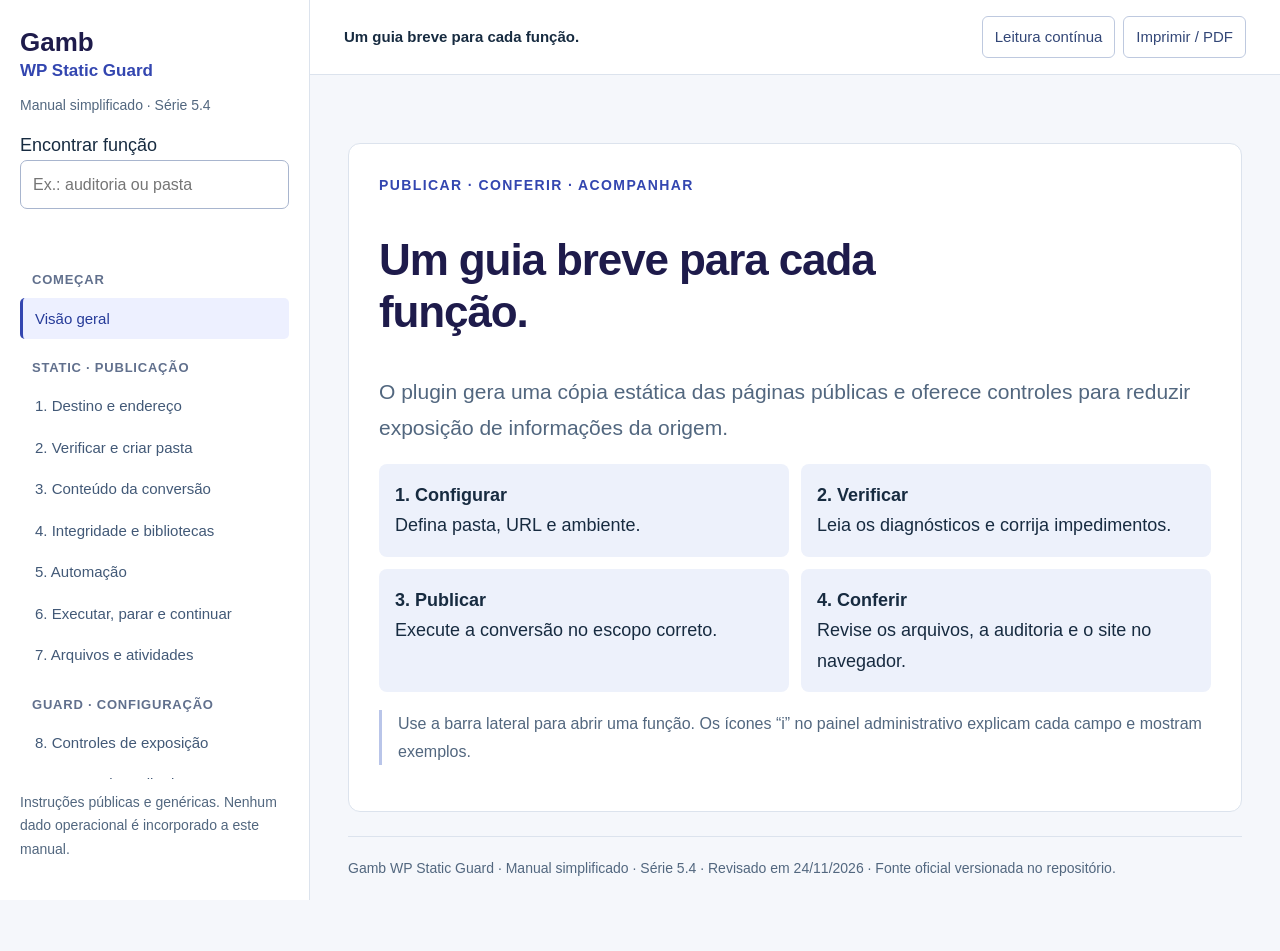
==== assets/docs/manual.html @ 79ebdc5e "feat: habilitar PclZip no backup completo do WordPress" ====
<!doctype html>
<html lang="pt-BR">
<head><meta charset="utf-8"><meta name="viewport" content="width=device-width,initial-scale=1"><meta name="robots" content="noindex, nofollow"><meta name="description" content="Manual simplificado do Gamb WP Static Guard: publicação, configuração e leitura dos relatórios."><title>Gamb WP Static Guard · Manual simplificado</title>
<style>
:root{color-scheme:light;--ink:#172b40;--muted:#52677f;--accent:#3346b0;--line:#dce3ed;--paper:#f5f7fb}*{box-sizing:border-box}html{scroll-padding-top:100px;scroll-behavior:smooth}body{margin:0;color:var(--ink);background:var(--paper);font:18px/1.7 "Segoe UI",Arial,sans-serif}a{color:var(--accent);text-underline-offset:3px}button,input{font:inherit}button{cursor:pointer}a:focus-visible,button:focus-visible,input:focus-visible,summary:focus-visible{outline:3px solid #b85d00;outline-offset:3px}[hidden]{display:none!important}.skip{position:fixed;top:-80px;left:20px;z-index:30;background:white;padding:10px}.skip:focus{top:10px}aside{position:fixed;inset:0 auto 0 0;width:310px;display:flex;flex-direction:column;background:white;border-right:1px solid var(--line);padding:26px 20px;z-index:20}.brand{color:#1e1b4b;font-size:26px;font-weight:800;line-height:1.3}.brand span{color:var(--accent);display:block;font-size:17px;font-weight:600}aside p{font-size:14px;color:var(--muted);margin:12px 0}input{width:100%;padding:10px 12px;border:1px solid #a8b5ce;border-radius:7px;font-size:16px}nav{overflow:auto;margin-top:18px;flex:1;min-height:0}nav a{display:block;padding:8px 12px;border-left:3px solid transparent;border-radius:5px;text-decoration:none;font-size:15px;color:#425977}nav a:hover,nav a[aria-current]{background:#edf0ff;color:#263b99;border-left-color:var(--accent)}nav strong{display:block;font-size:13px;letter-spacing:.06em;text-transform:uppercase;margin:18px 12px 6px;color:#61708d}main{margin-left:310px;min-width:0}.toolbar{position:sticky;top:0;display:flex;align-items:center;justify-content:space-between;flex-wrap:wrap;gap:10px;padding:16px 34px;background:#fffffff5;border-bottom:1px solid var(--line);z-index:10;font-size:15px}.tools{display:flex;gap:8px;flex-wrap:wrap}button{background:white;border:1px solid #bec9df;border-radius:6px;padding:7px 12px;color:#334777;font-size:15px}button:hover{background:#edf0ff}.menu-toggle{display:none}.content{width:100%;max-width:1440px;margin:auto;padding:44px 38px 70px}.eyebrow{color:var(--accent);font-size:14px;letter-spacing:.1em;text-transform:uppercase;font-weight:700}h1{font-size:44px;line-height:1.18;color:#1e1b4b;letter-spacing:-.025em;max-width:22ch}h2{font-size:30px;line-height:1.25;color:#1e1b4b;margin-top:0}h3{font-size:19px;margin:20px 0 5px}p{margin:0 0 16px}.lead{font-size:21px;color:var(--muted)}section{background:white;border:1px solid var(--line);border-radius:12px;padding:30px;margin:24px 0;scroll-margin-top:110px}section:focus{outline:none}.where{background:#edf1fb;color:#314978;font-size:15px;padding:10px 14px;border-radius:6px;margin-bottom:22px}.result{border-left:3px solid #2b7c50;background:#f1f8f3;padding:14px 18px;margin-top:20px;color:#345a42;font-size:16px}.note{color:var(--muted);font-size:16px;border-left:3px solid #b9c5e9;padding-left:16px}.steps{display:grid;grid-template-columns:repeat(2,minmax(0,1fr));gap:12px;list-style:none;padding:0}.steps li{background:#edf1fb;padding:16px;border-radius:8px}.steps strong{display:block}.empty{color:#654200;font-size:15px}footer{font-size:14px;color:var(--muted);border-top:1px solid var(--line);padding-top:20px}code{font-size:.9em;background:#edf1fb;padding:2px 5px;border-radius:4px;overflow-wrap:anywhere}.reading section{margin-bottom:40px}.backdrop{display:none}@media(max-width:900px){aside{width:280px;transform:translateX(-100%);transition:transform .15s}.menu-open aside{transform:translateX(0)}main{margin-left:0}.menu-toggle{display:inline-block}.menu-open .backdrop{display:block;position:fixed;inset:0;background:#172b4070;z-index:15;border:0;border-radius:0;width:100%}.content{padding:28px 20px}.toolbar{padding:12px 20px}h1{font-size:36px}h2{font-size:27px}section{padding:22px}.steps{grid-template-columns:1fr}}@media print{aside,.toolbar,.backdrop,.skip{display:none!important}main{margin:0}.content{padding:0;max-width:none}section{display:block!important;break-inside:avoid;border:0;padding:12px 0;margin:16px 0}body{font-size:12pt;background:white}h1{font-size:27pt}h2{font-size:19pt}}@media(prefers-reduced-motion:reduce){html{scroll-behavior:auto}aside{transition:none}}
</style></head>
<body><a class="skip" href="#conteudo">Ir para o conteúdo</a><aside id="menu"><div class="brand">Gamb<span>WP Static Guard</span></div><p>Manual simplificado · Série 5.4</p><label for="busca">Encontrar função</label><input id="busca" type="search" placeholder="Ex.: auditoria ou pasta" autocomplete="off"><p id="quantidade" aria-live="polite"></p><nav aria-label="Funções do plugin"><strong>Começar</strong><a href="#inicio">Visão geral</a><strong>STATIC · Publicação</strong><a href="#destino">1. Destino e endereço</a><a href="#pasta">2. Verificar e criar pasta</a><a href="#conteudos">3. Conteúdo da conversão</a><a href="#integridade">4. Integridade e bibliotecas</a><a href="#automacao">5. Automação</a><a href="#publicar">6. Executar, parar e continuar</a><a href="#arquivos">7. Arquivos e atividades</a><strong>GUARD · Configuração</strong><a href="#exposicao">8. Controles de exposição</a><a href="#regras">9. Regras da auditoria</a><a href="#atualizacoes">10. Atualizações</a><a href="#monitor">11. Monitor autorizado</a><a href="#backups">12. Cópias de segurança</a><strong>Análises e auditoria</strong><a href="#pendencias">13. Entender os alertas</a><a href="#publicacao-auditoria">14. Auditar a publicação</a><a href="#origem">15. Auditar a origem</a><a href="#dependencias">16. Dependências externas</a><a href="#relatorios">17. Relatórios e privacidade</a><a href="#host">18. Conferência no servidor</a><a href="#auditoria-defensiva">19. Auditoria defensiva</a><a href="#apresentacao-local">20. Escolher a apresentação local</a><a href="#documentacao">21. Manual e repositório</a></nav><p>Instruções públicas e genéricas. Nenhum dado operacional é incorporado a este manual.</p></aside><button type="button" class="backdrop" aria-label="Fechar menu"></button>
<main id="conteudo" tabindex="-1"><div class="toolbar"><div><button type="button" class="menu-toggle" aria-expanded="false" aria-controls="menu">Funções ☰</button> <strong id="atual">Guia de uso</strong></div><div class="tools"><button type="button" id="modo" aria-pressed="false">Leitura contínua</button><button type="button" id="imprimir">Imprimir / PDF</button></div></div><div class="content">
<section id="inicio" tabindex="-1"><p class="eyebrow">Publicar · Conferir · Acompanhar</p><h1>Um guia breve para cada função.</h1><p class="lead">O plugin gera uma cópia estática das páginas públicas e oferece controles para reduzir exposição de informações da origem.</p><ol class="steps"><li><strong>1. Configurar</strong>Defina pasta, URL e ambiente.</li><li><strong>2. Verificar</strong>Leia os diagnósticos e corrija impedimentos.</li><li><strong>3. Publicar</strong>Execute a conversão no escopo correto.</li><li><strong>4. Conferir</strong>Revise os arquivos, a auditoria e o site no navegador.</li></ol><p class="note">Use a barra lateral para abrir uma função. Os ícones “i” no painel administrativo explicam cada campo e mostram exemplos.</p></section>
<section id="destino" tabindex="-1"><h2>1. Destino e endereço</h2><p class="where">STATIC/Conversão → Destino e endereços</p><p><strong>Diretório local</strong> entrega os arquivos em uma pasta do servidor. <strong>ZIP</strong> gera um pacote para transporte e instalação no servidor de publicação.</p><p>O caminho público é a subpasta da URL. Deixe vazio para servir na raiz de um domínio. O formato absoluto inclui protocolo e domínio; o relativo ao domínio usa caminhos iniciados na raiz; o relativo ao arquivo usa caminhos entre os arquivos.</p><p>Informe o domínio efetivamente acessível. Exemplo genérico: <code>preview.exemplo.org</code>, protocolo HTTPS e caminho vazio. Preview e homologação aplicam <code>noindex, nofollow</code>; produção mantém sua política de indexação.</p><div class="result">Confira o endereço salvo na tela. “Abrir publicação” continua disponível na barra fixa.</div></section>
<section id="pasta" tabindex="-1"><h2>2. Verificar e criar pasta</h2><p class="where">STATIC/Conversão → Destino e endereços</p><p>Use uma pasta exclusiva para a cópia estática. “Usar sugestão” apenas preenche o campo. “Verificar pasta” confere o caminho e a permissão de gravação sem criar nada.</p><p>Se o caminho for permitido e ainda não existir, “Criar pasta” fica disponível. Depois de criar e conferir, salve as configurações.</p><div class="result">A raiz da aplicação, áreas internas, atalhos e pastas que contêm outra aplicação são rejeitados. Criar a pasta não configura domínio, certificado ou host virtual.</div></section>
<section id="conteudos" tabindex="-1"><h2>3. Conteúdo da conversão</h2><p class="where">STATIC/Conversão → Conteúdo e conversão</p><p>Selecione os tipos públicos utilizados pelo portal. Rascunhos, itens privados e páginas protegidas por senha ficam fora da exportação.</p><p>O índice de pesquisa funciona no navegador e depende de um campo compatível no tema. A página 404 de apoio atende temas clássicos sem modelo próprio. A remoção de arquivos obsoletos usa o manifesto da entrega anterior.</p><div class="result">A primeira conversão deve ser “Site Completo”. “Somente tema” não gera um site navegável.</div></section>
<section id="integridade" tabindex="-1"><h2>4. Integridade e bibliotecas</h2><p class="where">STATIC/Conversão → Integridade e desempenho</p><p>O SRI permite ao navegador conferir os bytes de estilos e scripts. Mantenha o recálculo ativo para gerar o hash SHA-384 após o tratamento dos arquivos locais.</p><p>Desative SRI local explicitamente apenas quando um CDN ou proxy transformar os bytes depois da exportação. Recursos externos preservam seus hashes quando não são alterados. Teste minificação adicional antes de adotá-la.</p><div class="result">Bibliotecas públicas continuam acessíveis. O tratamento de comentários e caminhos preserva os avisos legais identificados e não substitui atualização de versões ou análise de vulnerabilidades.</div></section>
<section id="automacao" tabindex="-1"><h2>5. Automação</h2><p class="where">STATIC/Conversão → Automação e notificações</p><p>Ative a publicação pelo editor para atualizar o site após uma edição. A atualização reconstrói o conjunto para manter páginas, listagens e pesquisa consistentes.</p><p>A publicação agendada depende do agendador da origem. A espera é mínima, em segundos. Um webhook opcional pode notificar um serviço autorizado após a conclusão.</p><div class="result">Confira o registro de atividades para confirmar a execução. Configurar um agendamento não comprova que ele foi executado.</div></section>
<section id="publicar" tabindex="-1"><h2>6. Executar, parar e continuar</h2><p class="where">Escopo da Conversão → Converter &amp; Publicar Agora</p><p>Escolha o escopo e acompanhe as etapas na barra fixa. O percentual representa o andamento da operação, não uma nota de segurança.</p><p>“Parar” solicita uma pausa cooperativa. Aguarde a confirmação “parado”; a unidade em andamento pode terminar antes da pausa. “Continuar” retoma a mesma execução.</p><div class="result">Não inicie outra operação enquanto a publicação estiver ativa ou pausada. Uma auditoria crítica impede a entrega e preserva a publicação anterior.</div></section>
<section id="arquivos" tabindex="-1"><h2>7. Arquivos e atividades</h2><p class="where">Análises e auditoria → Arquivos publicados</p><p>As unidades processadas são uma contagem de execução. Elas não equivalem à quantidade de arquivos físicos: um recurso pode possuir cópias com e sem extensão.</p><p>O inventário apresenta a pasta salva, o caminho relativo, o tamanho e os links públicos permitidos. Use o filtro da página, a paginação ou baixe a lista completa. Na entrega ZIP, confira o pacote.</p><div class="result">O registro de atividades informa quando e como a conversão terminou. O inventário é derivado do manifesto; arquivos alheios ao plugin não são certificados por essa lista.</div></section>
<section id="exposicao" tabindex="-1"><h2>8. Controles de exposição</h2><p class="where">Guard/Segurança → Controles de exposição</p><p>Os controles tratam referências internas, metadados, comentários e endereços dos recursos. Os tokens mantêm o formato <code>/v/&lt;token&gt;</code>.</p><p>A remoção de classes e estilos nativos exige comparação visual. A aplicação dos controles também na origem requer teste dos formulários e integrações.</p><div class="result">Conteúdo público continua público. Endereços opacos não substituem autenticação, permissões, atualização de bibliotecas ou proteção do servidor.</div></section>
<section id="regras" tabindex="-1"><h2>9. Regras da auditoria</h2><p class="where">Guard/Segurança → Configuração da auditoria</p><p>Informe os IDs dos estilos necessários ao tema e os nomes de shortcodes que devem bloquear a publicação caso não sejam renderizados. Use os formatos e exemplos do ícone de informação de cada campo.</p><p>Uma exceção deve atender a uma necessidade real e ser validada no HTML final.</p><div class="result">A configuração fica separada das evidências. Os resultados estão em “Análises e auditoria”.</div></section>
<section id="atualizacoes" tabindex="-1"><h2>10. Atualizações</h2><p class="where">Guard/Segurança → Atualizações do plugin</p><p>O plugin consulta releases estáveis do repositório configurado. A instalação e a atualização automática utilizam os controles nativos da plataforma.</p><p>O token é opcional, salvo criptografado e nunca exibido. Campo vazio preserva a credencial. Use “Remover token salvo” somente quando desejar interromper esse uso.</p><div class="result">Compare versão instalada e versão consultada. Uma falha na consulta exige conferir repositório, conectividade, autorização e limite da API.</div></section>
<section id="monitor" tabindex="-1"><h2>11. Monitor autorizado</h2><p class="where">Guard/Segurança → Monitor da versão e Consultas do monitor</p><p>O endpoint de versão aceita apenas IPs exatos autorizados. Lista vazia bloqueia o acesso. Configure proxies confiáveis somente quando existir um proxy reverso conhecido.</p><p>O teste mostra se a origem da conexão atual está autorizada. O acesso de administrador não dispensa essa regra no endpoint público.</p><div class="result">Cadastre apenas o serviço de monitoramento autorizado. Não compartilhe os endereços operacionais em documentos públicos.</div></section>
<section id="backups" tabindex="-1"><h2>12. Cópias de segurança</h2><p class="where">Guard/Segurança → Gerenciador de backups</p><p>Gere uma cópia do banco ou um pacote com banco, tema e extensões. O pacote não inclui uploads nem a instalação completa. A restauração é manual.</p><p>O plugin mantém as seis cópias mais recentes. O pacote completo usa a extensão ZIP do PHP quando disponível. Em servidores sem essa extensão, o plugin usa o PclZip do WordPress com zlib. Se o tamanho dos arquivos exceder a capacidade do PclZip ou a memória disponível, habilite a extensão ZIP e repita a operação. A cópia somente do banco é entregue em SQL quando falta a extensão ZIP.</p><div class="result">Baixar e excluir são ações administrativas. Proteja as cópias e confira uma estratégia de restauração adequada ao portal.</div></section>
<section id="pendencias" tabindex="-1"><h2>13. Entender os alertas</h2><p class="where">Análises e auditoria → Resumo e pendências / Diagnóstico da instalação</p><p>A badge STATIC resume o diagnóstico. “Atenção” precisa ser interpretado com sua causa: por exemplo, ausência de uma extensão opcional ou uso do modelo 404 de apoio.</p><p>O resumo apresenta a mensagem e a providência recomendada. Reexecute o diagnóstico após corrigir o ambiente. “Revalidar” indica evidência desatualizada ou pendente.</p><div class="result">Uma badge favorável descreve somente a evidência registrada, sua data e seu escopo. Ela não é uma certificação geral de segurança.</div></section>
<section id="publicacao-auditoria" tabindex="-1"><h2>14. Auditar a publicação</h2><p class="where">Análises e auditoria → Auditoria da publicação</p><p>No fluxo de exportação, o gate inspeciona o buffer original e o HTML final. “Auditar arquivos publicados” verifica os documentos HTML da pasta local salva sem alterá-los.</p><p>O relatório identifica controles, documentos, etapas, falhas e como proceder. A inspeção para no primeiro impedimento crítico; os documentos restantes não ficam certificados.</p><div class="result">Confira se a evidência é do preparo da exportação ou da pasta entregue. A auditoria de HTML não executa JavaScript nem testa o servidor.</div></section>
<section id="origem" tabindex="-1"><h2>15. Auditar a origem</h2><p class="where">Análises e auditoria → Auditoria da origem</p><p>“Revalidar origem agora” consulta a Home e uma página inexistente, conferindo o contexto da captura e o tratamento do HTML.</p><p>Esse relatório é salvo separadamente e não substitui a inspeção do conjunto publicado.</p><div class="result">Use a revalidação após corrigir a origem ou atualizar o plugin; confira também a auditoria dos arquivos entregues.</div></section>
<section id="dependencias" tabindex="-1"><h2>16. Dependências externas</h2><p class="where">Análises e auditoria → Dependências externas</p><p>Recursos de renderização, como CSS, scripts, imagens e fontes, são apresentados separadamente dos links que apenas levam a outro site. Navegação externa não é copiada.</p><p>O diagnóstico inspeciona HTML e CSS locais. Zero dependências encontradas não comprova ausência de chamadas construídas por JavaScript. Antes de internalizar, confira versão, licença, compatibilidade e responsabilidade pelo serviço.</p><div class="result">Abra a aba Rede do navegador, navegue pelas páginas e teste recursos dinâmicos. O diagnóstico não altera os arquivos do tema.</div></section>
<section id="relatorios" tabindex="-1"><h2>17. Relatórios e privacidade</h2><p class="where">Análises e auditoria → Baixar relatório</p><p>Os arquivos JSON permitem analisar e arquivar as evidências completas. O acesso exige administrador autenticado e validação da requisição.</p><p>O inventário pode conter caminhos do servidor e a estrutura do site. Compartilhe esses relatórios somente com pessoas autorizadas.</p><div class="result">Este manual público contém apenas instruções genéricas. Não incorpora credenciais, resultados da auditoria, inventários ou configurações da instalação.</div></section>
<section id="host" tabindex="-1"><h2>18. Conferência no servidor</h2><p class="where">Após entregar a publicação</p><p>Confira a Home, uma página interna e uma rota inexistente. Verifique canonical, indexação, CSS, scripts e anexos no endereço que realmente atende o público.</p><p>As regras Apache e o arquivo de headers gerados precisam ser aceitos pelo host. No Apache, permissões de configuração e os módulos correspondentes influenciam o resultado; outros serviços precisam reconhecer ou adaptar as regras.</p><div class="result">Em preview, confira meta robots e o header HTTP de bloqueio de indexação. MIME de anexos, integridade e headers devem ser verificados após CDN, proxy e servidor de publicação.</div></section>
<section id="auditoria-defensiva" tabindex="-1"><h2>19. Auditoria defensiva e relatórios externos</h2><p class="where">Análises e auditoria → Auditoria</p><p>“Executar auditoria” lê a última entrega e uma pequena amostra de respostas do destino salvo. Confira canonical, indexação, integridade dos estilos, MIME de anexos, arquivos indevidos e cabeçalhos. Cada resultado distingue esperado, observado e como proceder.</p><p>Os estados são Aprovado, Atenção, Falhou e Não verificado. A referência parcial ao OWASP ASVS não é certificação. Cabeçalhos de proxy são apenas indícios; WAF permanece não confirmado.</p><p>O Tenable é opcional: consulta apenas uma avaliação existente associada ao destino e ambiente. As chaves ficam no servidor; não são necessárias para a auditoria local. O Cymulate permanece pendente até confirmação do endpoint e das permissões.</p><div class="result">A auditoria não reexporta nem corrige o site. A data da avaliação externa é separada da auditoria local. Relatórios indisponíveis não apagam as verificações dos arquivos.</div></section>
<section id="apresentacao-local" tabindex="-1"><h2>20. Escolher WordPress ou estático na URL principal</h2><p class="where">STATIC/Conversão → Destino e endereços</p><ol><li>Clique em “Usar endereço local do projeto” para preencher protocolo, domínio e caminho. Confira a pasta de entrega e o ambiente.</li><li>Salve as configurações e execute “Site Completo” para gerar uma entrega correspondente ao endereço escolhido.</li><li>Em “O que abrir na URL principal do projeto”, selecione “Publicação estática na URL principal” e salve. Confira o endereço em “Abrir publicação”.</li></ol><p>O modo estático exige entrega local, endereço igual à URL principal e formato relativo ao domínio ou absoluto. Uma URL ou um ambiente diferente exige nova publicação completa. Até existir uma entrega válida, o modo estático responde com indisponibilidade temporária (503); o painel continua acessível.</p><div class="result">Para retornar à origem, selecione “WordPress” e salve. Isso não apaga a exportação nem exige nova conversão. O plugin preserva administração, API e captura assinada; não altera DNS, configuração do servidor ou outros projetos. A apresentação local utiliza a inicialização da origem para entregar os arquivos.</div></section>
<section id="documentacao" tabindex="-1"><h2>21. Manual e repositório</h2><p class="where">Documentação oficial → Fonte versionada</p><p>Este manual acompanha as funções da série 5.4. Sua fonte oficial é o arquivo <code>assets/docs/manual.html</code> no repositório do plugin. Os tópicos devem ser revisados na mesma tarefa que alterar uma função, configuração ou fluxo.</p><p><a href="https://github.com/gamberine/gamb-wp-static-guard/blob/main/assets/docs/manual.html" target="_blank" rel="noopener noreferrer">Consultar a fonte atual no repositório ↗</a> · <a href="https://github.com/gamberine/gamb-wp-static-guard/releases/latest" target="_blank" rel="noopener noreferrer">Consultar a release disponível ↗</a></p><p>O pacote utiliza essa mesma fonte. Uma exportação completa atualiza o manual entregue junto do site. Em um host estático independente, publique novamente os arquivos para disponibilizar uma revisão do manual.</p><div class="result">Referência: série 5.4 · Revisado em 24/11/2026. O documento contém instruções genéricas e não incorpora resultados administrativos, caminhos reais ou credenciais da instalação.</div></section>
<footer>Gamb WP Static Guard · Manual simplificado · Série 5.4 · Revisado em 24/11/2026 · Fonte oficial versionada no repositório.</footer></div></main>
<script>
(function(){'use strict';var search=document.getElementById('busca'),links=Array.from(document.querySelectorAll('nav a')),sections=Array.from(document.querySelectorAll('main section')),menu=document.querySelector('.menu-toggle'),side=document.getElementById('menu'),main=document.querySelector('main'),mobile=matchMedia('(max-width:900px)'),reading=false;function fold(open){open=!!open&&mobile.matches;document.body.classList.toggle('menu-open',open);menu.setAttribute('aria-expanded',String(open));side.inert=mobile.matches&&!open;main.inert=open;if(open){side.setAttribute('role','dialog');side.setAttribute('aria-modal','true');side.setAttribute('aria-label','Funções do plugin');search.focus();}else{side.removeAttribute('role');side.removeAttribute('aria-modal');side.removeAttribute('aria-label');}}function show(id,focus){var active=sections.find(function(s){return s.id===id;})||sections[0];sections.forEach(function(s){s.hidden=!reading&&s!==active;});links.forEach(function(a){if(a.hash==='#'+active.id)a.setAttribute('aria-current','location');else a.removeAttribute('aria-current');});document.getElementById('atual').textContent=active.querySelector('h1,h2').textContent;if(focus){active.focus({preventScroll:true});active.scrollIntoView({block:'start',behavior:'instant'});}}function navigate(){show(decodeURIComponent(location.hash.slice(1)),true);}window.addEventListener('hashchange',navigate);links.forEach(function(a){a.addEventListener('click',function(){fold(false);show(a.hash.slice(1),true);});});search.addEventListener('input',function(){var q=search.value.toLocaleLowerCase('pt-BR'),n=0;links.forEach(function(a){var s=sections.find(function(p){return '#'+p.id===a.hash;});a.hidden=!(s.textContent.toLocaleLowerCase('pt-BR').includes(q));if(!a.hidden)n++;});document.getElementById('quantidade').textContent=n+' tópicos encontrados';});menu.addEventListener('click',function(){fold(menu.getAttribute('aria-expanded')!=='true');});document.querySelector('.backdrop').addEventListener('click',function(){fold(false);menu.focus();});document.addEventListener('keydown',function(e){if(e.key==='Escape'&&menu.getAttribute('aria-expanded')==='true'){fold(false);menu.focus();}if(e.key==='Tab'&&main.inert){var items=Array.from(side.querySelectorAll('a:not([hidden]),input')),first=items[0],last=items[items.length-1];if(e.shiftKey&&document.activeElement===first){e.preventDefault();last.focus();}else if(!e.shiftKey&&document.activeElement===last){e.preventDefault();first.focus();}}});mobile.addEventListener('change',function(){fold(false);});document.getElementById('modo').addEventListener('click',function(){reading=!reading;this.setAttribute('aria-pressed',String(reading));this.textContent=reading?'Um tópico por vez':'Leitura contínua';show(location.hash.slice(1),false);});document.getElementById('imprimir').addEventListener('click',function(){window.print();});fold(false);show(location.hash.slice(1),false);})();
</script></body></html>
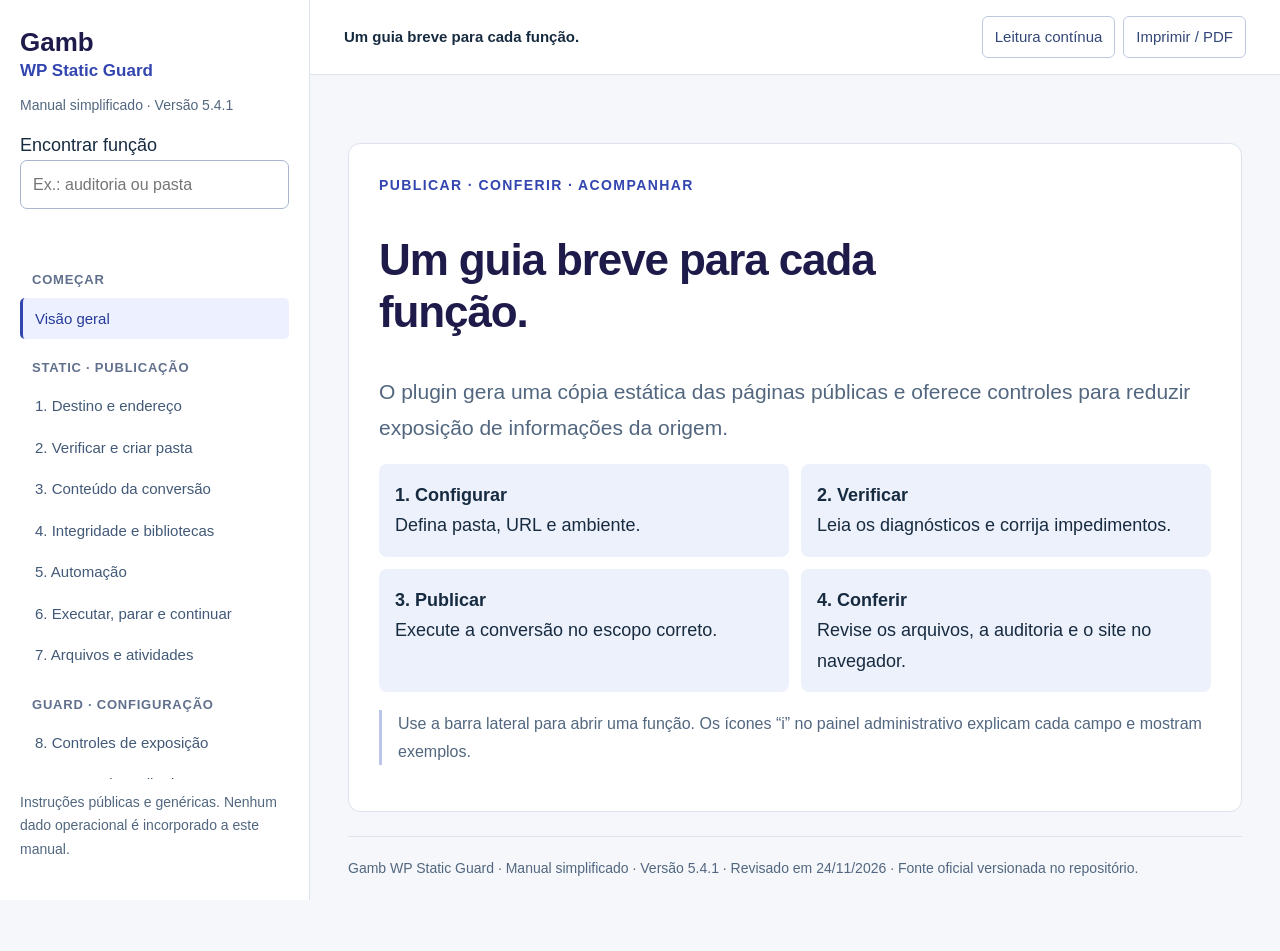
==== commit e2188b3e: "chore: preparar release 5.4.1" ====
--- a/assets/docs/manual.html
+++ b/assets/docs/manual.html
@@ -4,7 +4,7 @@
 <style>
 :root{color-scheme:light;--ink:#172b40;--muted:#52677f;--accent:#3346b0;--line:#dce3ed;--paper:#f5f7fb}*{box-sizing:border-box}html{scroll-padding-top:100px;scroll-behavior:smooth}body{margin:0;color:var(--ink);background:var(--paper);font:18px/1.7 "Segoe UI",Arial,sans-serif}a{color:var(--accent);text-underline-offset:3px}button,input{font:inherit}button{cursor:pointer}a:focus-visible,button:focus-visible,input:focus-visible,summary:focus-visible{outline:3px solid #b85d00;outline-offset:3px}[hidden]{display:none!important}.skip{position:fixed;top:-80px;left:20px;z-index:30;background:white;padding:10px}.skip:focus{top:10px}aside{position:fixed;inset:0 auto 0 0;width:310px;display:flex;flex-direction:column;background:white;border-right:1px solid var(--line);padding:26px 20px;z-index:20}.brand{color:#1e1b4b;font-size:26px;font-weight:800;line-height:1.3}.brand span{color:var(--accent);display:block;font-size:17px;font-weight:600}aside p{font-size:14px;color:var(--muted);margin:12px 0}input{width:100%;padding:10px 12px;border:1px solid #a8b5ce;border-radius:7px;font-size:16px}nav{overflow:auto;margin-top:18px;flex:1;min-height:0}nav a{display:block;padding:8px 12px;border-left:3px solid transparent;border-radius:5px;text-decoration:none;font-size:15px;color:#425977}nav a:hover,nav a[aria-current]{background:#edf0ff;color:#263b99;border-left-color:var(--accent)}nav strong{display:block;font-size:13px;letter-spacing:.06em;text-transform:uppercase;margin:18px 12px 6px;color:#61708d}main{margin-left:310px;min-width:0}.toolbar{position:sticky;top:0;display:flex;align-items:center;justify-content:space-between;flex-wrap:wrap;gap:10px;padding:16px 34px;background:#fffffff5;border-bottom:1px solid var(--line);z-index:10;font-size:15px}.tools{display:flex;gap:8px;flex-wrap:wrap}button{background:white;border:1px solid #bec9df;border-radius:6px;padding:7px 12px;color:#334777;font-size:15px}button:hover{background:#edf0ff}.menu-toggle{display:none}.content{width:100%;max-width:1440px;margin:auto;padding:44px 38px 70px}.eyebrow{color:var(--accent);font-size:14px;letter-spacing:.1em;text-transform:uppercase;font-weight:700}h1{font-size:44px;line-height:1.18;color:#1e1b4b;letter-spacing:-.025em;max-width:22ch}h2{font-size:30px;line-height:1.25;color:#1e1b4b;margin-top:0}h3{font-size:19px;margin:20px 0 5px}p{margin:0 0 16px}.lead{font-size:21px;color:var(--muted)}section{background:white;border:1px solid var(--line);border-radius:12px;padding:30px;margin:24px 0;scroll-margin-top:110px}section:focus{outline:none}.where{background:#edf1fb;color:#314978;font-size:15px;padding:10px 14px;border-radius:6px;margin-bottom:22px}.result{border-left:3px solid #2b7c50;background:#f1f8f3;padding:14px 18px;margin-top:20px;color:#345a42;font-size:16px}.note{color:var(--muted);font-size:16px;border-left:3px solid #b9c5e9;padding-left:16px}.steps{display:grid;grid-template-columns:repeat(2,minmax(0,1fr));gap:12px;list-style:none;padding:0}.steps li{background:#edf1fb;padding:16px;border-radius:8px}.steps strong{display:block}.empty{color:#654200;font-size:15px}footer{font-size:14px;color:var(--muted);border-top:1px solid var(--line);padding-top:20px}code{font-size:.9em;background:#edf1fb;padding:2px 5px;border-radius:4px;overflow-wrap:anywhere}.reading section{margin-bottom:40px}.backdrop{display:none}@media(max-width:900px){aside{width:280px;transform:translateX(-100%);transition:transform .15s}.menu-open aside{transform:translateX(0)}main{margin-left:0}.menu-toggle{display:inline-block}.menu-open .backdrop{display:block;position:fixed;inset:0;background:#172b4070;z-index:15;border:0;border-radius:0;width:100%}.content{padding:28px 20px}.toolbar{padding:12px 20px}h1{font-size:36px}h2{font-size:27px}section{padding:22px}.steps{grid-template-columns:1fr}}@media print{aside,.toolbar,.backdrop,.skip{display:none!important}main{margin:0}.content{padding:0;max-width:none}section{display:block!important;break-inside:avoid;border:0;padding:12px 0;margin:16px 0}body{font-size:12pt;background:white}h1{font-size:27pt}h2{font-size:19pt}}@media(prefers-reduced-motion:reduce){html{scroll-behavior:auto}aside{transition:none}}
 </style></head>
-<body><a class="skip" href="#conteudo">Ir para o conteúdo</a><aside id="menu"><div class="brand">Gamb<span>WP Static Guard</span></div><p>Manual simplificado · Série 5.4</p><label for="busca">Encontrar função</label><input id="busca" type="search" placeholder="Ex.: auditoria ou pasta" autocomplete="off"><p id="quantidade" aria-live="polite"></p><nav aria-label="Funções do plugin"><strong>Começar</strong><a href="#inicio">Visão geral</a><strong>STATIC · Publicação</strong><a href="#destino">1. Destino e endereço</a><a href="#pasta">2. Verificar e criar pasta</a><a href="#conteudos">3. Conteúdo da conversão</a><a href="#integridade">4. Integridade e bibliotecas</a><a href="#automacao">5. Automação</a><a href="#publicar">6. Executar, parar e continuar</a><a href="#arquivos">7. Arquivos e atividades</a><strong>GUARD · Configuração</strong><a href="#exposicao">8. Controles de exposição</a><a href="#regras">9. Regras da auditoria</a><a href="#atualizacoes">10. Atualizações</a><a href="#monitor">11. Monitor autorizado</a><a href="#backups">12. Cópias de segurança</a><strong>Análises e auditoria</strong><a href="#pendencias">13. Entender os alertas</a><a href="#publicacao-auditoria">14. Auditar a publicação</a><a href="#origem">15. Auditar a origem</a><a href="#dependencias">16. Dependências externas</a><a href="#relatorios">17. Relatórios e privacidade</a><a href="#host">18. Conferência no servidor</a><a href="#auditoria-defensiva">19. Auditoria defensiva</a><a href="#apresentacao-local">20. Escolher a apresentação local</a><a href="#documentacao">21. Manual e repositório</a></nav><p>Instruções públicas e genéricas. Nenhum dado operacional é incorporado a este manual.</p></aside><button type="button" class="backdrop" aria-label="Fechar menu"></button>
+<body><a class="skip" href="#conteudo">Ir para o conteúdo</a><aside id="menu"><div class="brand">Gamb<span>WP Static Guard</span></div><p>Manual simplificado · Versão 5.4.1</p><label for="busca">Encontrar função</label><input id="busca" type="search" placeholder="Ex.: auditoria ou pasta" autocomplete="off"><p id="quantidade" aria-live="polite"></p><nav aria-label="Funções do plugin"><strong>Começar</strong><a href="#inicio">Visão geral</a><strong>STATIC · Publicação</strong><a href="#destino">1. Destino e endereço</a><a href="#pasta">2. Verificar e criar pasta</a><a href="#conteudos">3. Conteúdo da conversão</a><a href="#integridade">4. Integridade e bibliotecas</a><a href="#automacao">5. Automação</a><a href="#publicar">6. Executar, parar e continuar</a><a href="#arquivos">7. Arquivos e atividades</a><strong>GUARD · Configuração</strong><a href="#exposicao">8. Controles de exposição</a><a href="#regras">9. Regras da auditoria</a><a href="#atualizacoes">10. Atualizações</a><a href="#monitor">11. Monitor autorizado</a><a href="#backups">12. Cópias de segurança</a><strong>Análises e auditoria</strong><a href="#pendencias">13. Entender os alertas</a><a href="#publicacao-auditoria">14. Auditar a publicação</a><a href="#origem">15. Auditar a origem</a><a href="#dependencias">16. Dependências externas</a><a href="#relatorios">17. Relatórios e privacidade</a><a href="#host">18. Conferência no servidor</a><a href="#auditoria-defensiva">19. Auditoria defensiva</a><a href="#apresentacao-local">20. Escolher a apresentação local</a><a href="#documentacao">21. Manual e repositório</a></nav><p>Instruções públicas e genéricas. Nenhum dado operacional é incorporado a este manual.</p></aside><button type="button" class="backdrop" aria-label="Fechar menu"></button>
 <main id="conteudo" tabindex="-1"><div class="toolbar"><div><button type="button" class="menu-toggle" aria-expanded="false" aria-controls="menu">Funções ☰</button> <strong id="atual">Guia de uso</strong></div><div class="tools"><button type="button" id="modo" aria-pressed="false">Leitura contínua</button><button type="button" id="imprimir">Imprimir / PDF</button></div></div><div class="content">
 <section id="inicio" tabindex="-1"><p class="eyebrow">Publicar · Conferir · Acompanhar</p><h1>Um guia breve para cada função.</h1><p class="lead">O plugin gera uma cópia estática das páginas públicas e oferece controles para reduzir exposição de informações da origem.</p><ol class="steps"><li><strong>1. Configurar</strong>Defina pasta, URL e ambiente.</li><li><strong>2. Verificar</strong>Leia os diagnósticos e corrija impedimentos.</li><li><strong>3. Publicar</strong>Execute a conversão no escopo correto.</li><li><strong>4. Conferir</strong>Revise os arquivos, a auditoria e o site no navegador.</li></ol><p class="note">Use a barra lateral para abrir uma função. Os ícones “i” no painel administrativo explicam cada campo e mostram exemplos.</p></section>
 <section id="destino" tabindex="-1"><h2>1. Destino e endereço</h2><p class="where">STATIC/Conversão → Destino e endereços</p><p><strong>Diretório local</strong> entrega os arquivos em uma pasta do servidor. <strong>ZIP</strong> gera um pacote para transporte e instalação no servidor de publicação.</p><p>O caminho público é a subpasta da URL. Deixe vazio para servir na raiz de um domínio. O formato absoluto inclui protocolo e domínio; o relativo ao domínio usa caminhos iniciados na raiz; o relativo ao arquivo usa caminhos entre os arquivos.</p><p>Informe o domínio efetivamente acessível. Exemplo genérico: <code>preview.exemplo.org</code>, protocolo HTTPS e caminho vazio. Preview e homologação aplicam <code>noindex, nofollow</code>; produção mantém sua política de indexação.</p><div class="result">Confira o endereço salvo na tela. “Abrir publicação” continua disponível na barra fixa.</div></section>
@@ -27,8 +27,8 @@
 <section id="host" tabindex="-1"><h2>18. Conferência no servidor</h2><p class="where">Após entregar a publicação</p><p>Confira a Home, uma página interna e uma rota inexistente. Verifique canonical, indexação, CSS, scripts e anexos no endereço que realmente atende o público.</p><p>As regras Apache e o arquivo de headers gerados precisam ser aceitos pelo host. No Apache, permissões de configuração e os módulos correspondentes influenciam o resultado; outros serviços precisam reconhecer ou adaptar as regras.</p><div class="result">Em preview, confira meta robots e o header HTTP de bloqueio de indexação. MIME de anexos, integridade e headers devem ser verificados após CDN, proxy e servidor de publicação.</div></section>
 <section id="auditoria-defensiva" tabindex="-1"><h2>19. Auditoria defensiva e relatórios externos</h2><p class="where">Análises e auditoria → Auditoria</p><p>“Executar auditoria” lê a última entrega e uma pequena amostra de respostas do destino salvo. Confira canonical, indexação, integridade dos estilos, MIME de anexos, arquivos indevidos e cabeçalhos. Cada resultado distingue esperado, observado e como proceder.</p><p>Os estados são Aprovado, Atenção, Falhou e Não verificado. A referência parcial ao OWASP ASVS não é certificação. Cabeçalhos de proxy são apenas indícios; WAF permanece não confirmado.</p><p>O Tenable é opcional: consulta apenas uma avaliação existente associada ao destino e ambiente. As chaves ficam no servidor; não são necessárias para a auditoria local. O Cymulate permanece pendente até confirmação do endpoint e das permissões.</p><div class="result">A auditoria não reexporta nem corrige o site. A data da avaliação externa é separada da auditoria local. Relatórios indisponíveis não apagam as verificações dos arquivos.</div></section>
 <section id="apresentacao-local" tabindex="-1"><h2>20. Escolher WordPress ou estático na URL principal</h2><p class="where">STATIC/Conversão → Destino e endereços</p><ol><li>Clique em “Usar endereço local do projeto” para preencher protocolo, domínio e caminho. Confira a pasta de entrega e o ambiente.</li><li>Salve as configurações e execute “Site Completo” para gerar uma entrega correspondente ao endereço escolhido.</li><li>Em “O que abrir na URL principal do projeto”, selecione “Publicação estática na URL principal” e salve. Confira o endereço em “Abrir publicação”.</li></ol><p>O modo estático exige entrega local, endereço igual à URL principal e formato relativo ao domínio ou absoluto. Uma URL ou um ambiente diferente exige nova publicação completa. Até existir uma entrega válida, o modo estático responde com indisponibilidade temporária (503); o painel continua acessível.</p><div class="result">Para retornar à origem, selecione “WordPress” e salve. Isso não apaga a exportação nem exige nova conversão. O plugin preserva administração, API e captura assinada; não altera DNS, configuração do servidor ou outros projetos. A apresentação local utiliza a inicialização da origem para entregar os arquivos.</div></section>
-<section id="documentacao" tabindex="-1"><h2>21. Manual e repositório</h2><p class="where">Documentação oficial → Fonte versionada</p><p>Este manual acompanha as funções da série 5.4. Sua fonte oficial é o arquivo <code>assets/docs/manual.html</code> no repositório do plugin. Os tópicos devem ser revisados na mesma tarefa que alterar uma função, configuração ou fluxo.</p><p><a href="https://github.com/gamberine/gamb-wp-static-guard/blob/main/assets/docs/manual.html" target="_blank" rel="noopener noreferrer">Consultar a fonte atual no repositório ↗</a> · <a href="https://github.com/gamberine/gamb-wp-static-guard/releases/latest" target="_blank" rel="noopener noreferrer">Consultar a release disponível ↗</a></p><p>O pacote utiliza essa mesma fonte. Uma exportação completa atualiza o manual entregue junto do site. Em um host estático independente, publique novamente os arquivos para disponibilizar uma revisão do manual.</p><div class="result">Referência: série 5.4 · Revisado em 24/11/2026. O documento contém instruções genéricas e não incorpora resultados administrativos, caminhos reais ou credenciais da instalação.</div></section>
-<footer>Gamb WP Static Guard · Manual simplificado · Série 5.4 · Revisado em 24/11/2026 · Fonte oficial versionada no repositório.</footer></div></main>
+<section id="documentacao" tabindex="-1"><h2>21. Manual e repositório</h2><p class="where">Documentação oficial → Fonte versionada</p><p>Este manual acompanha as funções da versão 5.4.1. Sua fonte oficial é o arquivo <code>assets/docs/manual.html</code> no repositório do plugin. Os tópicos devem ser revisados na mesma tarefa que alterar uma função, configuração ou fluxo.</p><p><a href="https://github.com/gamberine/gamb-wp-static-guard/blob/main/assets/docs/manual.html" target="_blank" rel="noopener noreferrer">Consultar a fonte atual no repositório ↗</a> · <a href="https://github.com/gamberine/gamb-wp-static-guard/releases/latest" target="_blank" rel="noopener noreferrer">Consultar a release disponível ↗</a></p><p>O pacote utiliza essa mesma fonte. Uma exportação completa atualiza o manual entregue junto do site. Em um host estático independente, publique novamente os arquivos para disponibilizar uma revisão do manual.</p><div class="result">Referência: série 5.4 · Revisado em 24/11/2026. O documento contém instruções genéricas e não incorpora resultados administrativos, caminhos reais ou credenciais da instalação.</div></section>
+<footer>Gamb WP Static Guard · Manual simplificado · Versão 5.4.1 · Revisado em 24/11/2026 · Fonte oficial versionada no repositório.</footer></div></main>
 <script>
 (function(){'use strict';var search=document.getElementById('busca'),links=Array.from(document.querySelectorAll('nav a')),sections=Array.from(document.querySelectorAll('main section')),menu=document.querySelector('.menu-toggle'),side=document.getElementById('menu'),main=document.querySelector('main'),mobile=matchMedia('(max-width:900px)'),reading=false;function fold(open){open=!!open&&mobile.matches;document.body.classList.toggle('menu-open',open);menu.setAttribute('aria-expanded',String(open));side.inert=mobile.matches&&!open;main.inert=open;if(open){side.setAttribute('role','dialog');side.setAttribute('aria-modal','true');side.setAttribute('aria-label','Funções do plugin');search.focus();}else{side.removeAttribute('role');side.removeAttribute('aria-modal');side.removeAttribute('aria-label');}}function show(id,focus){var active=sections.find(function(s){return s.id===id;})||sections[0];sections.forEach(function(s){s.hidden=!reading&&s!==active;});links.forEach(function(a){if(a.hash==='#'+active.id)a.setAttribute('aria-current','location');else a.removeAttribute('aria-current');});document.getElementById('atual').textContent=active.querySelector('h1,h2').textContent;if(focus){active.focus({preventScroll:true});active.scrollIntoView({block:'start',behavior:'instant'});}}function navigate(){show(decodeURIComponent(location.hash.slice(1)),true);}window.addEventListener('hashchange',navigate);links.forEach(function(a){a.addEventListener('click',function(){fold(false);show(a.hash.slice(1),true);});});search.addEventListener('input',function(){var q=search.value.toLocaleLowerCase('pt-BR'),n=0;links.forEach(function(a){var s=sections.find(function(p){return '#'+p.id===a.hash;});a.hidden=!(s.textContent.toLocaleLowerCase('pt-BR').includes(q));if(!a.hidden)n++;});document.getElementById('quantidade').textContent=n+' tópicos encontrados';});menu.addEventListener('click',function(){fold(menu.getAttribute('aria-expanded')!=='true');});document.querySelector('.backdrop').addEventListener('click',function(){fold(false);menu.focus();});document.addEventListener('keydown',function(e){if(e.key==='Escape'&&menu.getAttribute('aria-expanded')==='true'){fold(false);menu.focus();}if(e.key==='Tab'&&main.inert){var items=Array.from(side.querySelectorAll('a:not([hidden]),input')),first=items[0],last=items[items.length-1];if(e.shiftKey&&document.activeElement===first){e.preventDefault();last.focus();}else if(!e.shiftKey&&document.activeElement===last){e.preventDefault();first.focus();}}});mobile.addEventListener('change',function(){fold(false);});document.getElementById('modo').addEventListener('click',function(){reading=!reading;this.setAttribute('aria-pressed',String(reading));this.textContent=reading?'Um tópico por vez':'Leitura contínua';show(location.hash.slice(1),false);});document.getElementById('imprimir').addEventListener('click',function(){window.print();});fold(false);show(location.hash.slice(1),false);})();
 </script></body></html>
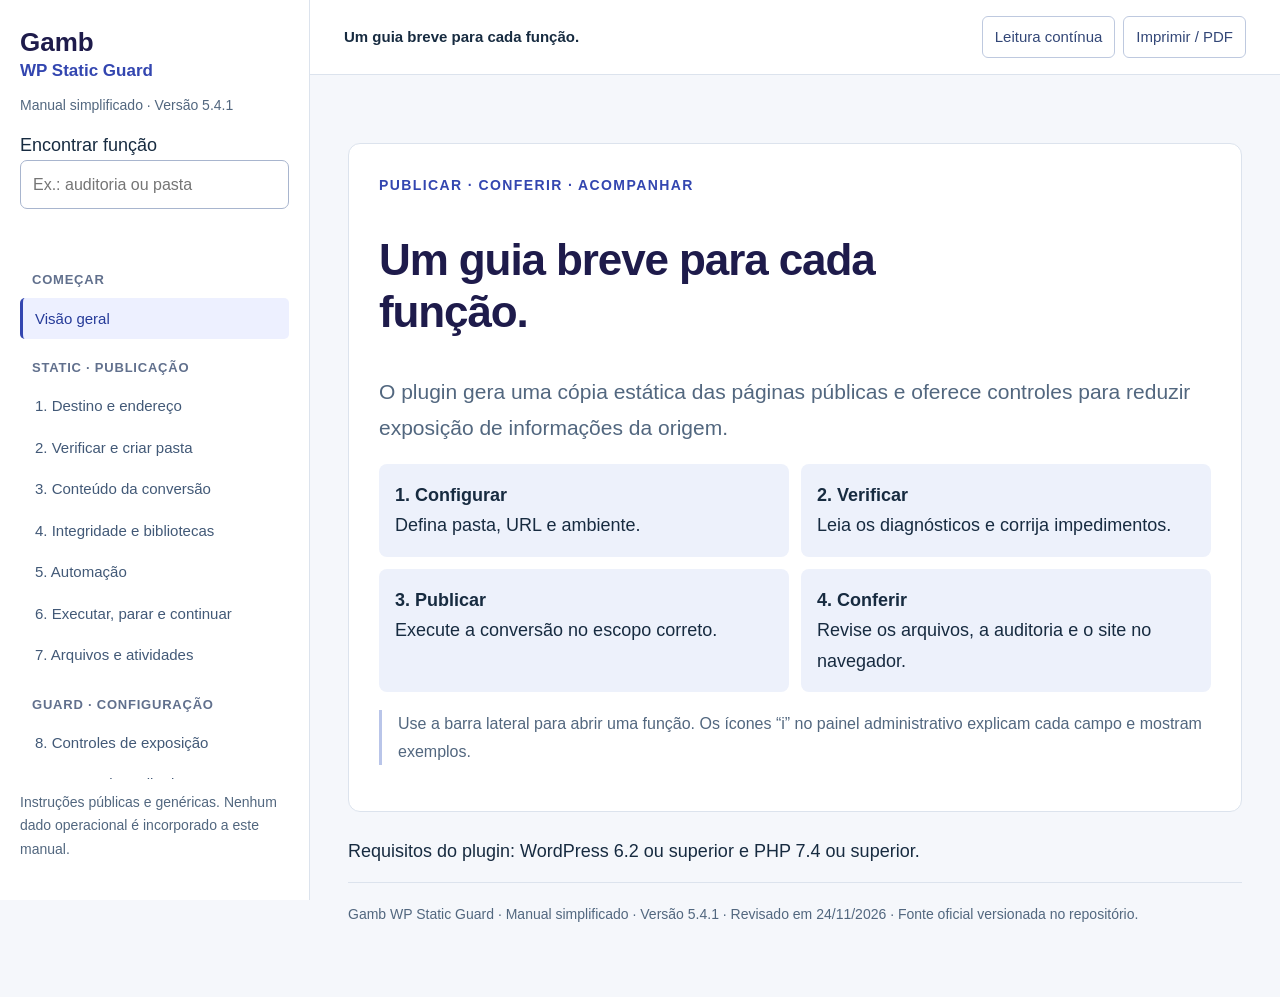
==== commit 7ac2d212: "Restaura compatibilidade com PHP 7.4" ====
--- a/assets/docs/manual.html
+++ b/assets/docs/manual.html
@@ -7,7 +7,7 @@
 <body><a class="skip" href="#conteudo">Ir para o conteúdo</a><aside id="menu"><div class="brand">Gamb<span>WP Static Guard</span></div><p>Manual simplificado · Versão 5.4.1</p><label for="busca">Encontrar função</label><input id="busca" type="search" placeholder="Ex.: auditoria ou pasta" autocomplete="off"><p id="quantidade" aria-live="polite"></p><nav aria-label="Funções do plugin"><strong>Começar</strong><a href="#inicio">Visão geral</a><strong>STATIC · Publicação</strong><a href="#destino">1. Destino e endereço</a><a href="#pasta">2. Verificar e criar pasta</a><a href="#conteudos">3. Conteúdo da conversão</a><a href="#integridade">4. Integridade e bibliotecas</a><a href="#automacao">5. Automação</a><a href="#publicar">6. Executar, parar e continuar</a><a href="#arquivos">7. Arquivos e atividades</a><strong>GUARD · Configuração</strong><a href="#exposicao">8. Controles de exposição</a><a href="#regras">9. Regras da auditoria</a><a href="#atualizacoes">10. Atualizações</a><a href="#monitor">11. Monitor autorizado</a><a href="#backups">12. Cópias de segurança</a><strong>Análises e auditoria</strong><a href="#pendencias">13. Entender os alertas</a><a href="#publicacao-auditoria">14. Auditar a publicação</a><a href="#origem">15. Auditar a origem</a><a href="#dependencias">16. Dependências externas</a><a href="#relatorios">17. Relatórios e privacidade</a><a href="#host">18. Conferência no servidor</a><a href="#auditoria-defensiva">19. Auditoria defensiva</a><a href="#apresentacao-local">20. Escolher a apresentação local</a><a href="#documentacao">21. Manual e repositório</a></nav><p>Instruções públicas e genéricas. Nenhum dado operacional é incorporado a este manual.</p></aside><button type="button" class="backdrop" aria-label="Fechar menu"></button>
 <main id="conteudo" tabindex="-1"><div class="toolbar"><div><button type="button" class="menu-toggle" aria-expanded="false" aria-controls="menu">Funções ☰</button> <strong id="atual">Guia de uso</strong></div><div class="tools"><button type="button" id="modo" aria-pressed="false">Leitura contínua</button><button type="button" id="imprimir">Imprimir / PDF</button></div></div><div class="content">
 <section id="inicio" tabindex="-1"><p class="eyebrow">Publicar · Conferir · Acompanhar</p><h1>Um guia breve para cada função.</h1><p class="lead">O plugin gera uma cópia estática das páginas públicas e oferece controles para reduzir exposição de informações da origem.</p><ol class="steps"><li><strong>1. Configurar</strong>Defina pasta, URL e ambiente.</li><li><strong>2. Verificar</strong>Leia os diagnósticos e corrija impedimentos.</li><li><strong>3. Publicar</strong>Execute a conversão no escopo correto.</li><li><strong>4. Conferir</strong>Revise os arquivos, a auditoria e o site no navegador.</li></ol><p class="note">Use a barra lateral para abrir uma função. Os ícones “i” no painel administrativo explicam cada campo e mostram exemplos.</p></section>
-<section id="destino" tabindex="-1"><h2>1. Destino e endereço</h2><p class="where">STATIC/Conversão → Destino e endereços</p><p><strong>Diretório local</strong> entrega os arquivos em uma pasta do servidor. <strong>ZIP</strong> gera um pacote para transporte e instalação no servidor de publicação.</p><p>O caminho público é a subpasta da URL. Deixe vazio para servir na raiz de um domínio. O formato absoluto inclui protocolo e domínio; o relativo ao domínio usa caminhos iniciados na raiz; o relativo ao arquivo usa caminhos entre os arquivos.</p><p>Informe o domínio efetivamente acessível. Exemplo genérico: <code>preview.exemplo.org</code>, protocolo HTTPS e caminho vazio. Preview e homologação aplicam <code>noindex, nofollow</code>; produção mantém sua política de indexação.</p><div class="result">Confira o endereço salvo na tela. “Abrir publicação” continua disponível na barra fixa.</div></section>
+<p>Requisitos do plugin: WordPress 6.2 ou superior e PHP 7.4 ou superior.</p><section id="destino" tabindex="-1"><h2>1. Destino e endereço</h2><p class="where">STATIC/Conversão › Destino e endereços</p><p><strong>Diretório local</strong> publica em uma pasta dedicada. <strong>ZIP</strong> gera um pacote para outro servidor.</p><p>Por padrão, a URL usa o endereço da instalação. Na entrega local, o nome da pasta completa a URL quando não há caminho informado. Para publicar na raiz da instalação, use “Usar endereço local do projeto”. O domínio pai de um subdomínio instalado e caminhos acima da instalação são recusados. Destinos externos usam HTTPS. HTTP fica disponível para endereços locais.</p><p>Preview e homologação aplicam <code>noindex, nofollow</code>. Use <strong>Salvar configuração</strong> na barra abaixo do painel. Se o endereço proposto diferir do salvo, os dois aparecem para conferência.</p></section>
 <section id="pasta" tabindex="-1"><h2>2. Verificar e criar pasta</h2><p class="where">STATIC/Conversão → Destino e endereços</p><p>Use uma pasta exclusiva para a cópia estática. “Usar sugestão” apenas preenche o campo. “Verificar pasta” confere o caminho e a permissão de gravação sem criar nada.</p><p>Se o caminho for permitido e ainda não existir, “Criar pasta” fica disponível. Depois de criar e conferir, salve as configurações.</p><div class="result">A raiz da aplicação, áreas internas, atalhos e pastas que contêm outra aplicação são rejeitados. Criar a pasta não configura domínio, certificado ou host virtual.</div></section>
 <section id="conteudos" tabindex="-1"><h2>3. Conteúdo da conversão</h2><p class="where">STATIC/Conversão → Conteúdo e conversão</p><p>Selecione os tipos públicos utilizados pelo portal. Rascunhos, itens privados e páginas protegidas por senha ficam fora da exportação.</p><p>O índice de pesquisa funciona no navegador e depende de um campo compatível no tema. A página 404 de apoio atende temas clássicos sem modelo próprio. A remoção de arquivos obsoletos usa o manifesto da entrega anterior.</p><div class="result">A primeira conversão deve ser “Site Completo”. “Somente tema” não gera um site navegável.</div></section>
 <section id="integridade" tabindex="-1"><h2>4. Integridade e bibliotecas</h2><p class="where">STATIC/Conversão → Integridade e desempenho</p><p>O SRI permite ao navegador conferir os bytes de estilos e scripts. Mantenha o recálculo ativo para gerar o hash SHA-384 após o tratamento dos arquivos locais.</p><p>Desative SRI local explicitamente apenas quando um CDN ou proxy transformar os bytes depois da exportação. Recursos externos preservam seus hashes quando não são alterados. Teste minificação adicional antes de adotá-la.</p><div class="result">Bibliotecas públicas continuam acessíveis. O tratamento de comentários e caminhos preserva os avisos legais identificados e não substitui atualização de versões ou análise de vulnerabilidades.</div></section>
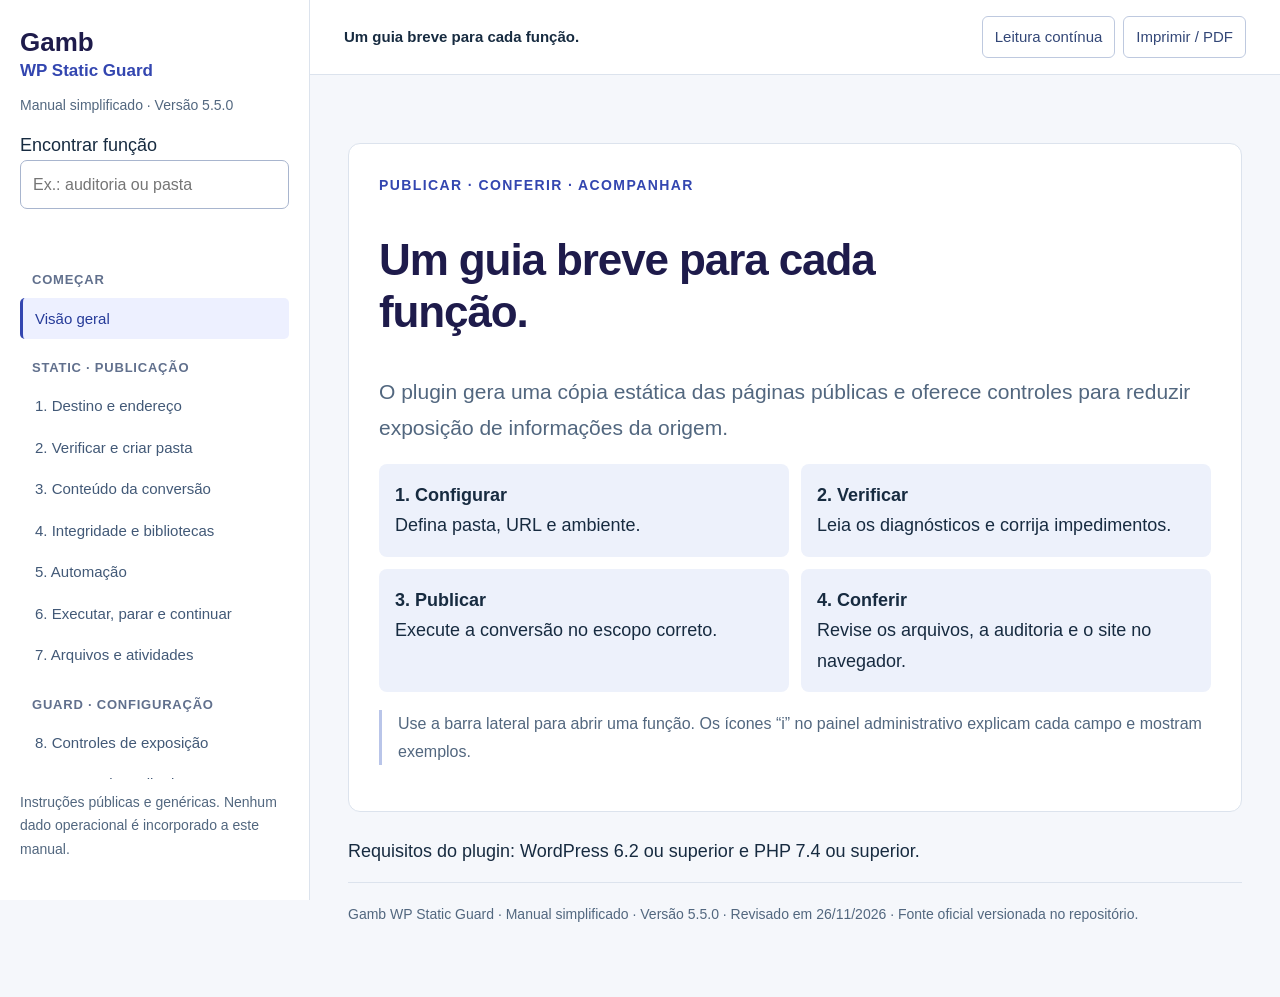
==== commit 239ebf01: "feat: isola compartilhamento e acesso privado ao WordPress" ====
--- a/assets/docs/manual.html
+++ b/assets/docs/manual.html
@@ -4,7 +4,7 @@
 <style>
 :root{color-scheme:light;--ink:#172b40;--muted:#52677f;--accent:#3346b0;--line:#dce3ed;--paper:#f5f7fb}*{box-sizing:border-box}html{scroll-padding-top:100px;scroll-behavior:smooth}body{margin:0;color:var(--ink);background:var(--paper);font:18px/1.7 "Segoe UI",Arial,sans-serif}a{color:var(--accent);text-underline-offset:3px}button,input{font:inherit}button{cursor:pointer}a:focus-visible,button:focus-visible,input:focus-visible,summary:focus-visible{outline:3px solid #b85d00;outline-offset:3px}[hidden]{display:none!important}.skip{position:fixed;top:-80px;left:20px;z-index:30;background:white;padding:10px}.skip:focus{top:10px}aside{position:fixed;inset:0 auto 0 0;width:310px;display:flex;flex-direction:column;background:white;border-right:1px solid var(--line);padding:26px 20px;z-index:20}.brand{color:#1e1b4b;font-size:26px;font-weight:800;line-height:1.3}.brand span{color:var(--accent);display:block;font-size:17px;font-weight:600}aside p{font-size:14px;color:var(--muted);margin:12px 0}input{width:100%;padding:10px 12px;border:1px solid #a8b5ce;border-radius:7px;font-size:16px}nav{overflow:auto;margin-top:18px;flex:1;min-height:0}nav a{display:block;padding:8px 12px;border-left:3px solid transparent;border-radius:5px;text-decoration:none;font-size:15px;color:#425977}nav a:hover,nav a[aria-current]{background:#edf0ff;color:#263b99;border-left-color:var(--accent)}nav strong{display:block;font-size:13px;letter-spacing:.06em;text-transform:uppercase;margin:18px 12px 6px;color:#61708d}main{margin-left:310px;min-width:0}.toolbar{position:sticky;top:0;display:flex;align-items:center;justify-content:space-between;flex-wrap:wrap;gap:10px;padding:16px 34px;background:#fffffff5;border-bottom:1px solid var(--line);z-index:10;font-size:15px}.tools{display:flex;gap:8px;flex-wrap:wrap}button{background:white;border:1px solid #bec9df;border-radius:6px;padding:7px 12px;color:#334777;font-size:15px}button:hover{background:#edf0ff}.menu-toggle{display:none}.content{width:100%;max-width:1440px;margin:auto;padding:44px 38px 70px}.eyebrow{color:var(--accent);font-size:14px;letter-spacing:.1em;text-transform:uppercase;font-weight:700}h1{font-size:44px;line-height:1.18;color:#1e1b4b;letter-spacing:-.025em;max-width:22ch}h2{font-size:30px;line-height:1.25;color:#1e1b4b;margin-top:0}h3{font-size:19px;margin:20px 0 5px}p{margin:0 0 16px}.lead{font-size:21px;color:var(--muted)}section{background:white;border:1px solid var(--line);border-radius:12px;padding:30px;margin:24px 0;scroll-margin-top:110px}section:focus{outline:none}.where{background:#edf1fb;color:#314978;font-size:15px;padding:10px 14px;border-radius:6px;margin-bottom:22px}.result{border-left:3px solid #2b7c50;background:#f1f8f3;padding:14px 18px;margin-top:20px;color:#345a42;font-size:16px}.note{color:var(--muted);font-size:16px;border-left:3px solid #b9c5e9;padding-left:16px}.steps{display:grid;grid-template-columns:repeat(2,minmax(0,1fr));gap:12px;list-style:none;padding:0}.steps li{background:#edf1fb;padding:16px;border-radius:8px}.steps strong{display:block}.empty{color:#654200;font-size:15px}footer{font-size:14px;color:var(--muted);border-top:1px solid var(--line);padding-top:20px}code{font-size:.9em;background:#edf1fb;padding:2px 5px;border-radius:4px;overflow-wrap:anywhere}.reading section{margin-bottom:40px}.backdrop{display:none}@media(max-width:900px){aside{width:280px;transform:translateX(-100%);transition:transform .15s}.menu-open aside{transform:translateX(0)}main{margin-left:0}.menu-toggle{display:inline-block}.menu-open .backdrop{display:block;position:fixed;inset:0;background:#172b4070;z-index:15;border:0;border-radius:0;width:100%}.content{padding:28px 20px}.toolbar{padding:12px 20px}h1{font-size:36px}h2{font-size:27px}section{padding:22px}.steps{grid-template-columns:1fr}}@media print{aside,.toolbar,.backdrop,.skip{display:none!important}main{margin:0}.content{padding:0;max-width:none}section{display:block!important;break-inside:avoid;border:0;padding:12px 0;margin:16px 0}body{font-size:12pt;background:white}h1{font-size:27pt}h2{font-size:19pt}}@media(prefers-reduced-motion:reduce){html{scroll-behavior:auto}aside{transition:none}}
 </style></head>
-<body><a class="skip" href="#conteudo">Ir para o conteúdo</a><aside id="menu"><div class="brand">Gamb<span>WP Static Guard</span></div><p>Manual simplificado · Versão 5.4.1</p><label for="busca">Encontrar função</label><input id="busca" type="search" placeholder="Ex.: auditoria ou pasta" autocomplete="off"><p id="quantidade" aria-live="polite"></p><nav aria-label="Funções do plugin"><strong>Começar</strong><a href="#inicio">Visão geral</a><strong>STATIC · Publicação</strong><a href="#destino">1. Destino e endereço</a><a href="#pasta">2. Verificar e criar pasta</a><a href="#conteudos">3. Conteúdo da conversão</a><a href="#integridade">4. Integridade e bibliotecas</a><a href="#automacao">5. Automação</a><a href="#publicar">6. Executar, parar e continuar</a><a href="#arquivos">7. Arquivos e atividades</a><strong>GUARD · Configuração</strong><a href="#exposicao">8. Controles de exposição</a><a href="#regras">9. Regras da auditoria</a><a href="#atualizacoes">10. Atualizações</a><a href="#monitor">11. Monitor autorizado</a><a href="#backups">12. Cópias de segurança</a><strong>Análises e auditoria</strong><a href="#pendencias">13. Entender os alertas</a><a href="#publicacao-auditoria">14. Auditar a publicação</a><a href="#origem">15. Auditar a origem</a><a href="#dependencias">16. Dependências externas</a><a href="#relatorios">17. Relatórios e privacidade</a><a href="#host">18. Conferência no servidor</a><a href="#auditoria-defensiva">19. Auditoria defensiva</a><a href="#apresentacao-local">20. Escolher a apresentação local</a><a href="#documentacao">21. Manual e repositório</a></nav><p>Instruções públicas e genéricas. Nenhum dado operacional é incorporado a este manual.</p></aside><button type="button" class="backdrop" aria-label="Fechar menu"></button>
+<body><a class="skip" href="#conteudo">Ir para o conteúdo</a><aside id="menu"><div class="brand">Gamb<span>WP Static Guard</span></div><p>Manual simplificado · Versão 5.5.0</p><label for="busca">Encontrar função</label><input id="busca" type="search" placeholder="Ex.: auditoria ou pasta" autocomplete="off"><p id="quantidade" aria-live="polite"></p><nav aria-label="Funções do plugin"><strong>Começar</strong><a href="#inicio">Visão geral</a><strong>STATIC · Publicação</strong><a href="#destino">1. Destino e endereço</a><a href="#pasta">2. Verificar e criar pasta</a><a href="#conteudos">3. Conteúdo da conversão</a><a href="#integridade">4. Integridade e bibliotecas</a><a href="#automacao">5. Automação</a><a href="#publicar">6. Executar, parar e continuar</a><a href="#arquivos">7. Arquivos e atividades</a><strong>GUARD · Configuração</strong><a href="#exposicao">8. Controles de exposição</a><a href="#regras">9. Regras da auditoria</a><a href="#atualizacoes">10. Atualizações</a><a href="#monitor">11. Monitor autorizado</a><a href="#backups">12. Cópias de segurança</a><strong>Análises e auditoria</strong><a href="#pendencias">13. Entender os alertas</a><a href="#publicacao-auditoria">14. Auditar a publicação</a><a href="#origem">15. Auditar a origem</a><a href="#dependencias">16. Dependências externas</a><a href="#relatorios">17. Relatórios e privacidade</a><a href="#host">18. Conferência no servidor</a><a href="#auditoria-defensiva">19. Auditoria defensiva</a><a href="#apresentacao-local">20. Escolher a apresentação local</a><a href="#documentacao">21. Manual e repositório</a></nav><p>Instruções públicas e genéricas. Nenhum dado operacional é incorporado a este manual.</p></aside><button type="button" class="backdrop" aria-label="Fechar menu"></button>
 <main id="conteudo" tabindex="-1"><div class="toolbar"><div><button type="button" class="menu-toggle" aria-expanded="false" aria-controls="menu">Funções ☰</button> <strong id="atual">Guia de uso</strong></div><div class="tools"><button type="button" id="modo" aria-pressed="false">Leitura contínua</button><button type="button" id="imprimir">Imprimir / PDF</button></div></div><div class="content">
 <section id="inicio" tabindex="-1"><p class="eyebrow">Publicar · Conferir · Acompanhar</p><h1>Um guia breve para cada função.</h1><p class="lead">O plugin gera uma cópia estática das páginas públicas e oferece controles para reduzir exposição de informações da origem.</p><ol class="steps"><li><strong>1. Configurar</strong>Defina pasta, URL e ambiente.</li><li><strong>2. Verificar</strong>Leia os diagnósticos e corrija impedimentos.</li><li><strong>3. Publicar</strong>Execute a conversão no escopo correto.</li><li><strong>4. Conferir</strong>Revise os arquivos, a auditoria e o site no navegador.</li></ol><p class="note">Use a barra lateral para abrir uma função. Os ícones “i” no painel administrativo explicam cada campo e mostram exemplos.</p></section>
 <p>Requisitos do plugin: WordPress 6.2 ou superior e PHP 7.4 ou superior.</p><section id="destino" tabindex="-1"><h2>1. Destino e endereço</h2><p class="where">STATIC/Conversão › Destino e endereços</p><p><strong>Diretório local</strong> publica em uma pasta dedicada. <strong>ZIP</strong> gera um pacote para outro servidor.</p><p>Por padrão, a URL usa o endereço da instalação. Na entrega local, o nome da pasta completa a URL quando não há caminho informado. Para publicar na raiz da instalação, use “Usar endereço local do projeto”. O domínio pai de um subdomínio instalado e caminhos acima da instalação são recusados. Destinos externos usam HTTPS. HTTP fica disponível para endereços locais.</p><p>Preview e homologação aplicam <code>noindex, nofollow</code>. Use <strong>Salvar configuração</strong> na barra abaixo do painel. Se o endereço proposto diferir do salvo, os dois aparecem para conferência.</p></section>
@@ -26,9 +26,9 @@
 <section id="relatorios" tabindex="-1"><h2>17. Relatórios e privacidade</h2><p class="where">Análises e auditoria → Baixar relatório</p><p>Os arquivos JSON permitem analisar e arquivar as evidências completas. O acesso exige administrador autenticado e validação da requisição.</p><p>O inventário pode conter caminhos do servidor e a estrutura do site. Compartilhe esses relatórios somente com pessoas autorizadas.</p><div class="result">Este manual público contém apenas instruções genéricas. Não incorpora credenciais, resultados da auditoria, inventários ou configurações da instalação.</div></section>
 <section id="host" tabindex="-1"><h2>18. Conferência no servidor</h2><p class="where">Após entregar a publicação</p><p>Confira a Home, uma página interna e uma rota inexistente. Verifique canonical, indexação, CSS, scripts e anexos no endereço que realmente atende o público.</p><p>As regras Apache e o arquivo de headers gerados precisam ser aceitos pelo host. No Apache, permissões de configuração e os módulos correspondentes influenciam o resultado; outros serviços precisam reconhecer ou adaptar as regras.</p><div class="result">Em preview, confira meta robots e o header HTTP de bloqueio de indexação. MIME de anexos, integridade e headers devem ser verificados após CDN, proxy e servidor de publicação.</div></section>
 <section id="auditoria-defensiva" tabindex="-1"><h2>19. Auditoria defensiva e relatórios externos</h2><p class="where">Análises e auditoria → Auditoria</p><p>“Executar auditoria” lê a última entrega e uma pequena amostra de respostas do destino salvo. Confira canonical, indexação, integridade dos estilos, MIME de anexos, arquivos indevidos e cabeçalhos. Cada resultado distingue esperado, observado e como proceder.</p><p>Os estados são Aprovado, Atenção, Falhou e Não verificado. A referência parcial ao OWASP ASVS não é certificação. Cabeçalhos de proxy são apenas indícios; WAF permanece não confirmado.</p><p>O Tenable é opcional: consulta apenas uma avaliação existente associada ao destino e ambiente. As chaves ficam no servidor; não são necessárias para a auditoria local. O Cymulate permanece pendente até confirmação do endpoint e das permissões.</p><div class="result">A auditoria não reexporta nem corrige o site. A data da avaliação externa é separada da auditoria local. Relatórios indisponíveis não apagam as verificações dos arquivos.</div></section>
-<section id="apresentacao-local" tabindex="-1"><h2>20. Escolher WordPress ou estático na URL principal</h2><p class="where">STATIC/Conversão → Destino e endereços</p><ol><li>Clique em “Usar endereço local do projeto” para preencher protocolo, domínio e caminho. Confira a pasta de entrega e o ambiente.</li><li>Salve as configurações e execute “Site Completo” para gerar uma entrega correspondente ao endereço escolhido.</li><li>Em “O que abrir na URL principal do projeto”, selecione “Publicação estática na URL principal” e salve. Confira o endereço em “Abrir publicação”.</li></ol><p>O modo estático exige entrega local, endereço igual à URL principal e formato relativo ao domínio ou absoluto. Uma URL ou um ambiente diferente exige nova publicação completa. Até existir uma entrega válida, o modo estático responde com indisponibilidade temporária (503); o painel continua acessível.</p><div class="result">Para retornar à origem, selecione “WordPress” e salve. Isso não apaga a exportação nem exige nova conversão. O plugin preserva administração, API e captura assinada; não altera DNS, configuração do servidor ou outros projetos. A apresentação local utiliza a inicialização da origem para entregar os arquivos.</div></section>
-<section id="documentacao" tabindex="-1"><h2>21. Manual e repositório</h2><p class="where">Documentação oficial → Fonte versionada</p><p>Este manual acompanha as funções da versão 5.4.1. Sua fonte oficial é o arquivo <code>assets/docs/manual.html</code> no repositório do plugin. Os tópicos devem ser revisados na mesma tarefa que alterar uma função, configuração ou fluxo.</p><p><a href="https://github.com/gamberine/gamb-wp-static-guard/blob/main/assets/docs/manual.html" target="_blank" rel="noopener noreferrer">Consultar a fonte atual no repositório ↗</a> · <a href="https://github.com/gamberine/gamb-wp-static-guard/releases/latest" target="_blank" rel="noopener noreferrer">Consultar a release disponível ↗</a></p><p>O pacote utiliza essa mesma fonte. Uma exportação completa atualiza o manual entregue junto do site. Em um host estático independente, publique novamente os arquivos para disponibilizar uma revisão do manual.</p><div class="result">Referência: série 5.4 · Revisado em 24/11/2026. O documento contém instruções genéricas e não incorpora resultados administrativos, caminhos reais ou credenciais da instalação.</div></section>
-<footer>Gamb WP Static Guard · Manual simplificado · Versão 5.4.1 · Revisado em 24/11/2026 · Fonte oficial versionada no repositório.</footer></div></main>
+<section id="apresentacao-local" tabindex="-1"><h2>20. Estático principal e WordPress privado</h2><p class="where">STATIC/Conversão → Destino e endereços</p><ol><li>Confira a URL pública completa, a pasta exclusiva e o ambiente. “Usar URL padrão da instalação” preenche protocolo, domínio e caminho em um único campo. A pasta física é independente da URL.</li><li>Use entrega local e endereços relativos ao domínio. Salve e execute Site Completo. A publicação estática é o padrão para instalações novas; perfis anteriores conservam a apresentação escolhida.</li><li>Para validar arquivos editados, clique em “Ativar URL acesso WP” nesta tela ou na barra do WordPress. Leia e confirme o modal. Abra o link privado gerado na própria sessão.</li></ol><p>O acesso original vem desativado, exige administrador autenticado e nonce da sessão, aceita somente leitura e expira em uma hora. Um alerta fixo no admin permanece enquanto estiver ativo. A página original envia noindex, nofollow, noarchive, no-store e Referrer-Policy: no-referrer. Não compartilhe esse link. Ao terminar, desative o acesso; a URL principal continua estática.</p><p>O modo WordPress da seleção de apresentação continua disponível para compatibilidade e torna a origem pública: ele não equivale ao acesso privado. No modo estático, falta de entrega válida resulta em HTTP 503, sem retorno automático ao conteúdo dinâmico. Admin e captura assinada permanecem disponíveis.</p><h3>endereço local e rede simultâneos</h3><p>Copie os scripts INICIAR-COMPARTILHAMENTO.ps1 e PARAR-COMPARTILHAMENTO.ps1 de <code>bin/</code> para a raiz desta instalação. Inicie após publicar o estático. O script valida o IP privado da máquina, registra somente origens explícitas e verifica o front e o login por endereço local e IP. O destino salvo não muda. Cada origem exige seu próprio login devido ao isolamento dos cookies do navegador.</p><p>O estado fica protegido em <code>.gamb-runtime/compartilhamento/session.json</code>. Parar revoga os aliases temporários sem parar Apache, mudar firewall ou interferir em outros projetos. O antigo proxy anônimo de WordPress não deve permanecer habilitado. Não publique backups, logs ou esse estado operacional.</p><h3>Evolução para acesso online</h3><p>O parâmetro <code>-PublicUrl</code> aceita somente HTTPS e o mesmo caminho da instalação; <code>-TrustedProxy</code> deve listar explicitamente os IPs do proxy que termina TLS. O script cadastra a origem, mas não cria túnel, DNS ou certificado. Configure esses recursos no host e valide as respostas públicas antes de divulgar. Não confie em cabeçalhos Forwarded vindos de clientes.</p><div class="result">A instalação em um subdomínio não pode apontar para o domínio principal nem para outro domínio ancestral. O compartilhamento usa a mesma entrega e caminhos relativos, preservando os bytes e SRI de CSS e JavaScript. Links, canonical e JSON locais acompanham a origem autorizada da requisição; referências externas permanecem externas.</div></section>
+<section id="documentacao" tabindex="-1"><h2>21. Manual e repositório</h2><p class="where">Documentação oficial → Fonte versionada</p><p>Este manual acompanha as funções da versão 5.5.0. Sua fonte oficial é o arquivo <code>assets/docs/manual.html</code> no repositório do plugin. Os tópicos devem ser revisados na mesma tarefa que alterar uma função, configuração ou fluxo.</p><p><a href="https://github.com/gamberine/gamb-wp-static-guard/blob/main/assets/docs/manual.html" target="_blank" rel="noopener noreferrer">Consultar a fonte atual no repositório ↗</a> · <a href="https://github.com/gamberine/gamb-wp-static-guard/releases/latest" target="_blank" rel="noopener noreferrer">Consultar a release disponível ↗</a></p><p>O pacote utiliza essa mesma fonte. Uma exportação completa atualiza o manual entregue junto do site. Em um host estático independente, publique novamente os arquivos para disponibilizar uma revisão do manual.</p><div class="result">Referência: série 5.5 · Revisado em 26/11/2026. O documento contém instruções genéricas e não incorpora resultados administrativos, caminhos reais ou credenciais da instalação.</div></section>
+<footer>Gamb WP Static Guard · Manual simplificado · Versão 5.5.0 · Revisado em 26/11/2026 · Fonte oficial versionada no repositório.</footer></div></main>
 <script>
 (function(){'use strict';var search=document.getElementById('busca'),links=Array.from(document.querySelectorAll('nav a')),sections=Array.from(document.querySelectorAll('main section')),menu=document.querySelector('.menu-toggle'),side=document.getElementById('menu'),main=document.querySelector('main'),mobile=matchMedia('(max-width:900px)'),reading=false;function fold(open){open=!!open&&mobile.matches;document.body.classList.toggle('menu-open',open);menu.setAttribute('aria-expanded',String(open));side.inert=mobile.matches&&!open;main.inert=open;if(open){side.setAttribute('role','dialog');side.setAttribute('aria-modal','true');side.setAttribute('aria-label','Funções do plugin');search.focus();}else{side.removeAttribute('role');side.removeAttribute('aria-modal');side.removeAttribute('aria-label');}}function show(id,focus){var active=sections.find(function(s){return s.id===id;})||sections[0];sections.forEach(function(s){s.hidden=!reading&&s!==active;});links.forEach(function(a){if(a.hash==='#'+active.id)a.setAttribute('aria-current','location');else a.removeAttribute('aria-current');});document.getElementById('atual').textContent=active.querySelector('h1,h2').textContent;if(focus){active.focus({preventScroll:true});active.scrollIntoView({block:'start',behavior:'instant'});}}function navigate(){show(decodeURIComponent(location.hash.slice(1)),true);}window.addEventListener('hashchange',navigate);links.forEach(function(a){a.addEventListener('click',function(){fold(false);show(a.hash.slice(1),true);});});search.addEventListener('input',function(){var q=search.value.toLocaleLowerCase('pt-BR'),n=0;links.forEach(function(a){var s=sections.find(function(p){return '#'+p.id===a.hash;});a.hidden=!(s.textContent.toLocaleLowerCase('pt-BR').includes(q));if(!a.hidden)n++;});document.getElementById('quantidade').textContent=n+' tópicos encontrados';});menu.addEventListener('click',function(){fold(menu.getAttribute('aria-expanded')!=='true');});document.querySelector('.backdrop').addEventListener('click',function(){fold(false);menu.focus();});document.addEventListener('keydown',function(e){if(e.key==='Escape'&&menu.getAttribute('aria-expanded')==='true'){fold(false);menu.focus();}if(e.key==='Tab'&&main.inert){var items=Array.from(side.querySelectorAll('a:not([hidden]),input')),first=items[0],last=items[items.length-1];if(e.shiftKey&&document.activeElement===first){e.preventDefault();last.focus();}else if(!e.shiftKey&&document.activeElement===last){e.preventDefault();first.focus();}}});mobile.addEventListener('change',function(){fold(false);});document.getElementById('modo').addEventListener('click',function(){reading=!reading;this.setAttribute('aria-pressed',String(reading));this.textContent=reading?'Um tópico por vez':'Leitura contínua';show(location.hash.slice(1),false);});document.getElementById('imprimir').addEventListener('click',function(){window.print();});fold(false);show(location.hash.slice(1),false);})();
 </script></body></html>
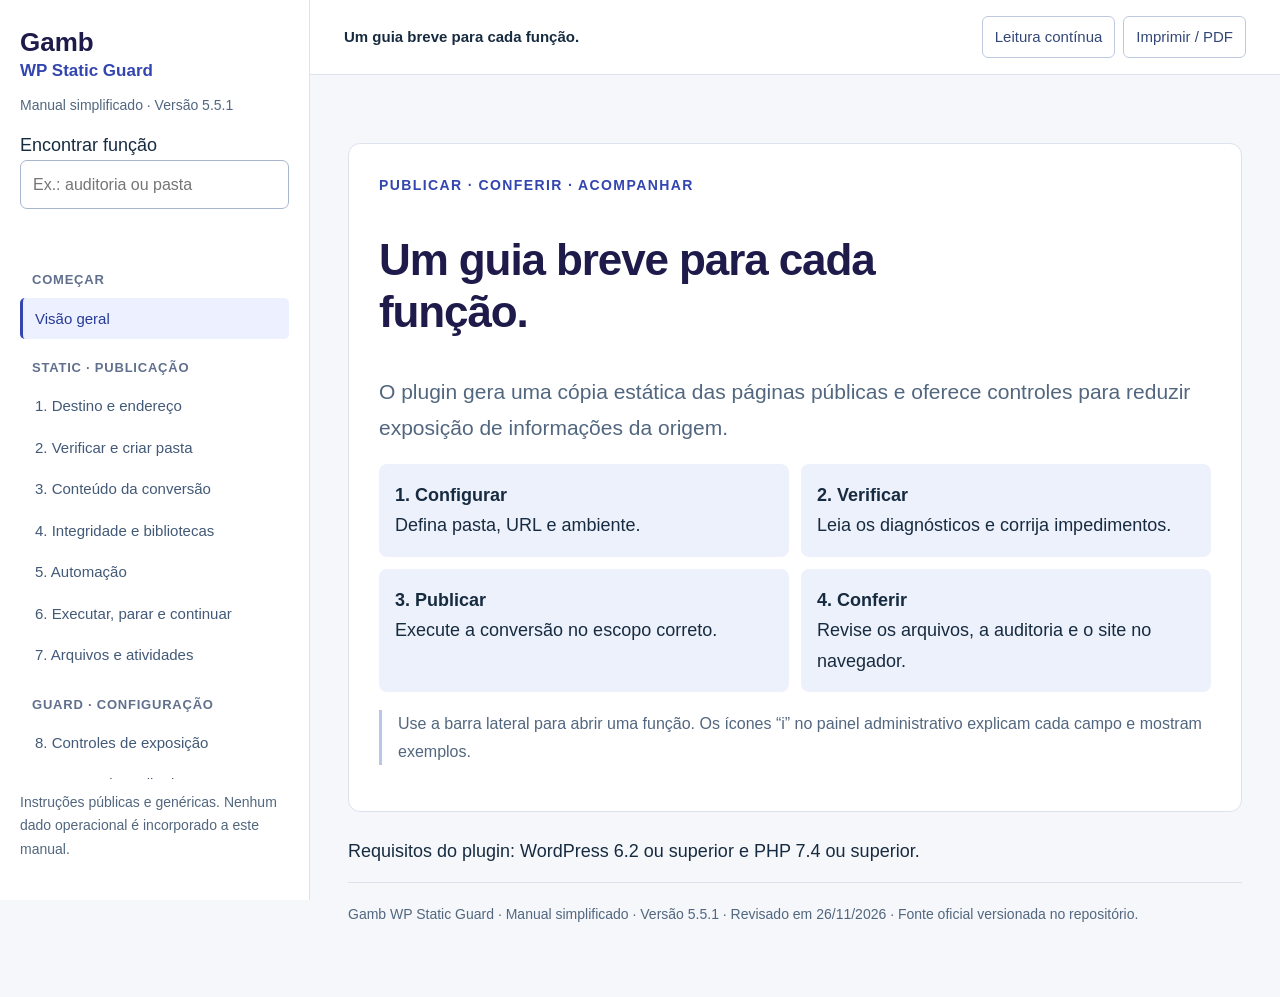
==== commit d93540eb: "fix: grava estado de compartilhamento atomicamente no Windows" ====
--- a/assets/docs/manual.html
+++ b/assets/docs/manual.html
@@ -4,7 +4,7 @@
 <style>
 :root{color-scheme:light;--ink:#172b40;--muted:#52677f;--accent:#3346b0;--line:#dce3ed;--paper:#f5f7fb}*{box-sizing:border-box}html{scroll-padding-top:100px;scroll-behavior:smooth}body{margin:0;color:var(--ink);background:var(--paper);font:18px/1.7 "Segoe UI",Arial,sans-serif}a{color:var(--accent);text-underline-offset:3px}button,input{font:inherit}button{cursor:pointer}a:focus-visible,button:focus-visible,input:focus-visible,summary:focus-visible{outline:3px solid #b85d00;outline-offset:3px}[hidden]{display:none!important}.skip{position:fixed;top:-80px;left:20px;z-index:30;background:white;padding:10px}.skip:focus{top:10px}aside{position:fixed;inset:0 auto 0 0;width:310px;display:flex;flex-direction:column;background:white;border-right:1px solid var(--line);padding:26px 20px;z-index:20}.brand{color:#1e1b4b;font-size:26px;font-weight:800;line-height:1.3}.brand span{color:var(--accent);display:block;font-size:17px;font-weight:600}aside p{font-size:14px;color:var(--muted);margin:12px 0}input{width:100%;padding:10px 12px;border:1px solid #a8b5ce;border-radius:7px;font-size:16px}nav{overflow:auto;margin-top:18px;flex:1;min-height:0}nav a{display:block;padding:8px 12px;border-left:3px solid transparent;border-radius:5px;text-decoration:none;font-size:15px;color:#425977}nav a:hover,nav a[aria-current]{background:#edf0ff;color:#263b99;border-left-color:var(--accent)}nav strong{display:block;font-size:13px;letter-spacing:.06em;text-transform:uppercase;margin:18px 12px 6px;color:#61708d}main{margin-left:310px;min-width:0}.toolbar{position:sticky;top:0;display:flex;align-items:center;justify-content:space-between;flex-wrap:wrap;gap:10px;padding:16px 34px;background:#fffffff5;border-bottom:1px solid var(--line);z-index:10;font-size:15px}.tools{display:flex;gap:8px;flex-wrap:wrap}button{background:white;border:1px solid #bec9df;border-radius:6px;padding:7px 12px;color:#334777;font-size:15px}button:hover{background:#edf0ff}.menu-toggle{display:none}.content{width:100%;max-width:1440px;margin:auto;padding:44px 38px 70px}.eyebrow{color:var(--accent);font-size:14px;letter-spacing:.1em;text-transform:uppercase;font-weight:700}h1{font-size:44px;line-height:1.18;color:#1e1b4b;letter-spacing:-.025em;max-width:22ch}h2{font-size:30px;line-height:1.25;color:#1e1b4b;margin-top:0}h3{font-size:19px;margin:20px 0 5px}p{margin:0 0 16px}.lead{font-size:21px;color:var(--muted)}section{background:white;border:1px solid var(--line);border-radius:12px;padding:30px;margin:24px 0;scroll-margin-top:110px}section:focus{outline:none}.where{background:#edf1fb;color:#314978;font-size:15px;padding:10px 14px;border-radius:6px;margin-bottom:22px}.result{border-left:3px solid #2b7c50;background:#f1f8f3;padding:14px 18px;margin-top:20px;color:#345a42;font-size:16px}.note{color:var(--muted);font-size:16px;border-left:3px solid #b9c5e9;padding-left:16px}.steps{display:grid;grid-template-columns:repeat(2,minmax(0,1fr));gap:12px;list-style:none;padding:0}.steps li{background:#edf1fb;padding:16px;border-radius:8px}.steps strong{display:block}.empty{color:#654200;font-size:15px}footer{font-size:14px;color:var(--muted);border-top:1px solid var(--line);padding-top:20px}code{font-size:.9em;background:#edf1fb;padding:2px 5px;border-radius:4px;overflow-wrap:anywhere}.reading section{margin-bottom:40px}.backdrop{display:none}@media(max-width:900px){aside{width:280px;transform:translateX(-100%);transition:transform .15s}.menu-open aside{transform:translateX(0)}main{margin-left:0}.menu-toggle{display:inline-block}.menu-open .backdrop{display:block;position:fixed;inset:0;background:#172b4070;z-index:15;border:0;border-radius:0;width:100%}.content{padding:28px 20px}.toolbar{padding:12px 20px}h1{font-size:36px}h2{font-size:27px}section{padding:22px}.steps{grid-template-columns:1fr}}@media print{aside,.toolbar,.backdrop,.skip{display:none!important}main{margin:0}.content{padding:0;max-width:none}section{display:block!important;break-inside:avoid;border:0;padding:12px 0;margin:16px 0}body{font-size:12pt;background:white}h1{font-size:27pt}h2{font-size:19pt}}@media(prefers-reduced-motion:reduce){html{scroll-behavior:auto}aside{transition:none}}
 </style></head>
-<body><a class="skip" href="#conteudo">Ir para o conteúdo</a><aside id="menu"><div class="brand">Gamb<span>WP Static Guard</span></div><p>Manual simplificado · Versão 5.5.0</p><label for="busca">Encontrar função</label><input id="busca" type="search" placeholder="Ex.: auditoria ou pasta" autocomplete="off"><p id="quantidade" aria-live="polite"></p><nav aria-label="Funções do plugin"><strong>Começar</strong><a href="#inicio">Visão geral</a><strong>STATIC · Publicação</strong><a href="#destino">1. Destino e endereço</a><a href="#pasta">2. Verificar e criar pasta</a><a href="#conteudos">3. Conteúdo da conversão</a><a href="#integridade">4. Integridade e bibliotecas</a><a href="#automacao">5. Automação</a><a href="#publicar">6. Executar, parar e continuar</a><a href="#arquivos">7. Arquivos e atividades</a><strong>GUARD · Configuração</strong><a href="#exposicao">8. Controles de exposição</a><a href="#regras">9. Regras da auditoria</a><a href="#atualizacoes">10. Atualizações</a><a href="#monitor">11. Monitor autorizado</a><a href="#backups">12. Cópias de segurança</a><strong>Análises e auditoria</strong><a href="#pendencias">13. Entender os alertas</a><a href="#publicacao-auditoria">14. Auditar a publicação</a><a href="#origem">15. Auditar a origem</a><a href="#dependencias">16. Dependências externas</a><a href="#relatorios">17. Relatórios e privacidade</a><a href="#host">18. Conferência no servidor</a><a href="#auditoria-defensiva">19. Auditoria defensiva</a><a href="#apresentacao-local">20. Escolher a apresentação local</a><a href="#documentacao">21. Manual e repositório</a></nav><p>Instruções públicas e genéricas. Nenhum dado operacional é incorporado a este manual.</p></aside><button type="button" class="backdrop" aria-label="Fechar menu"></button>
+<body><a class="skip" href="#conteudo">Ir para o conteúdo</a><aside id="menu"><div class="brand">Gamb<span>WP Static Guard</span></div><p>Manual simplificado · Versão 5.5.1</p><label for="busca">Encontrar função</label><input id="busca" type="search" placeholder="Ex.: auditoria ou pasta" autocomplete="off"><p id="quantidade" aria-live="polite"></p><nav aria-label="Funções do plugin"><strong>Começar</strong><a href="#inicio">Visão geral</a><strong>STATIC · Publicação</strong><a href="#destino">1. Destino e endereço</a><a href="#pasta">2. Verificar e criar pasta</a><a href="#conteudos">3. Conteúdo da conversão</a><a href="#integridade">4. Integridade e bibliotecas</a><a href="#automacao">5. Automação</a><a href="#publicar">6. Executar, parar e continuar</a><a href="#arquivos">7. Arquivos e atividades</a><strong>GUARD · Configuração</strong><a href="#exposicao">8. Controles de exposição</a><a href="#regras">9. Regras da auditoria</a><a href="#atualizacoes">10. Atualizações</a><a href="#monitor">11. Monitor autorizado</a><a href="#backups">12. Cópias de segurança</a><strong>Análises e auditoria</strong><a href="#pendencias">13. Entender os alertas</a><a href="#publicacao-auditoria">14. Auditar a publicação</a><a href="#origem">15. Auditar a origem</a><a href="#dependencias">16. Dependências externas</a><a href="#relatorios">17. Relatórios e privacidade</a><a href="#host">18. Conferência no servidor</a><a href="#auditoria-defensiva">19. Auditoria defensiva</a><a href="#apresentacao-local">20. Escolher a apresentação local</a><a href="#documentacao">21. Manual e repositório</a></nav><p>Instruções públicas e genéricas. Nenhum dado operacional é incorporado a este manual.</p></aside><button type="button" class="backdrop" aria-label="Fechar menu"></button>
 <main id="conteudo" tabindex="-1"><div class="toolbar"><div><button type="button" class="menu-toggle" aria-expanded="false" aria-controls="menu">Funções ☰</button> <strong id="atual">Guia de uso</strong></div><div class="tools"><button type="button" id="modo" aria-pressed="false">Leitura contínua</button><button type="button" id="imprimir">Imprimir / PDF</button></div></div><div class="content">
 <section id="inicio" tabindex="-1"><p class="eyebrow">Publicar · Conferir · Acompanhar</p><h1>Um guia breve para cada função.</h1><p class="lead">O plugin gera uma cópia estática das páginas públicas e oferece controles para reduzir exposição de informações da origem.</p><ol class="steps"><li><strong>1. Configurar</strong>Defina pasta, URL e ambiente.</li><li><strong>2. Verificar</strong>Leia os diagnósticos e corrija impedimentos.</li><li><strong>3. Publicar</strong>Execute a conversão no escopo correto.</li><li><strong>4. Conferir</strong>Revise os arquivos, a auditoria e o site no navegador.</li></ol><p class="note">Use a barra lateral para abrir uma função. Os ícones “i” no painel administrativo explicam cada campo e mostram exemplos.</p></section>
 <p>Requisitos do plugin: WordPress 6.2 ou superior e PHP 7.4 ou superior.</p><section id="destino" tabindex="-1"><h2>1. Destino e endereço</h2><p class="where">STATIC/Conversão › Destino e endereços</p><p><strong>Diretório local</strong> publica em uma pasta dedicada. <strong>ZIP</strong> gera um pacote para outro servidor.</p><p>Por padrão, a URL usa o endereço da instalação. Na entrega local, o nome da pasta completa a URL quando não há caminho informado. Para publicar na raiz da instalação, use “Usar endereço local do projeto”. O domínio pai de um subdomínio instalado e caminhos acima da instalação são recusados. Destinos externos usam HTTPS. HTTP fica disponível para endereços locais.</p><p>Preview e homologação aplicam <code>noindex, nofollow</code>. Use <strong>Salvar configuração</strong> na barra abaixo do painel. Se o endereço proposto diferir do salvo, os dois aparecem para conferência.</p></section>
@@ -26,9 +26,9 @@
 <section id="relatorios" tabindex="-1"><h2>17. Relatórios e privacidade</h2><p class="where">Análises e auditoria → Baixar relatório</p><p>Os arquivos JSON permitem analisar e arquivar as evidências completas. O acesso exige administrador autenticado e validação da requisição.</p><p>O inventário pode conter caminhos do servidor e a estrutura do site. Compartilhe esses relatórios somente com pessoas autorizadas.</p><div class="result">Este manual público contém apenas instruções genéricas. Não incorpora credenciais, resultados da auditoria, inventários ou configurações da instalação.</div></section>
 <section id="host" tabindex="-1"><h2>18. Conferência no servidor</h2><p class="where">Após entregar a publicação</p><p>Confira a Home, uma página interna e uma rota inexistente. Verifique canonical, indexação, CSS, scripts e anexos no endereço que realmente atende o público.</p><p>As regras Apache e o arquivo de headers gerados precisam ser aceitos pelo host. No Apache, permissões de configuração e os módulos correspondentes influenciam o resultado; outros serviços precisam reconhecer ou adaptar as regras.</p><div class="result">Em preview, confira meta robots e o header HTTP de bloqueio de indexação. MIME de anexos, integridade e headers devem ser verificados após CDN, proxy e servidor de publicação.</div></section>
 <section id="auditoria-defensiva" tabindex="-1"><h2>19. Auditoria defensiva e relatórios externos</h2><p class="where">Análises e auditoria → Auditoria</p><p>“Executar auditoria” lê a última entrega e uma pequena amostra de respostas do destino salvo. Confira canonical, indexação, integridade dos estilos, MIME de anexos, arquivos indevidos e cabeçalhos. Cada resultado distingue esperado, observado e como proceder.</p><p>Os estados são Aprovado, Atenção, Falhou e Não verificado. A referência parcial ao OWASP ASVS não é certificação. Cabeçalhos de proxy são apenas indícios; WAF permanece não confirmado.</p><p>O Tenable é opcional: consulta apenas uma avaliação existente associada ao destino e ambiente. As chaves ficam no servidor; não são necessárias para a auditoria local. O Cymulate permanece pendente até confirmação do endpoint e das permissões.</p><div class="result">A auditoria não reexporta nem corrige o site. A data da avaliação externa é separada da auditoria local. Relatórios indisponíveis não apagam as verificações dos arquivos.</div></section>
-<section id="apresentacao-local" tabindex="-1"><h2>20. Estático principal e WordPress privado</h2><p class="where">STATIC/Conversão → Destino e endereços</p><ol><li>Confira a URL pública completa, a pasta exclusiva e o ambiente. “Usar URL padrão da instalação” preenche protocolo, domínio e caminho em um único campo. A pasta física é independente da URL.</li><li>Use entrega local e endereços relativos ao domínio. Salve e execute Site Completo. A publicação estática é o padrão para instalações novas; perfis anteriores conservam a apresentação escolhida.</li><li>Para validar arquivos editados, clique em “Ativar URL acesso WP” nesta tela ou na barra do WordPress. Leia e confirme o modal. Abra o link privado gerado na própria sessão.</li></ol><p>O acesso original vem desativado, exige administrador autenticado e nonce da sessão, aceita somente leitura e expira em uma hora. Um alerta fixo no admin permanece enquanto estiver ativo. A página original envia noindex, nofollow, noarchive, no-store e Referrer-Policy: no-referrer. Não compartilhe esse link. Ao terminar, desative o acesso; a URL principal continua estática.</p><p>O modo WordPress da seleção de apresentação continua disponível para compatibilidade e torna a origem pública: ele não equivale ao acesso privado. No modo estático, falta de entrega válida resulta em HTTP 503, sem retorno automático ao conteúdo dinâmico. Admin e captura assinada permanecem disponíveis.</p><h3>endereço local e rede simultâneos</h3><p>Copie os scripts INICIAR-COMPARTILHAMENTO.ps1 e PARAR-COMPARTILHAMENTO.ps1 de <code>bin/</code> para a raiz desta instalação. Inicie após publicar o estático. O script valida o IP privado da máquina, registra somente origens explícitas e verifica o front e o login por endereço local e IP. O destino salvo não muda. Cada origem exige seu próprio login devido ao isolamento dos cookies do navegador.</p><p>O estado fica protegido em <code>.gamb-runtime/compartilhamento/session.json</code>. Parar revoga os aliases temporários sem parar Apache, mudar firewall ou interferir em outros projetos. O antigo proxy anônimo de WordPress não deve permanecer habilitado. Não publique backups, logs ou esse estado operacional.</p><h3>Evolução para acesso online</h3><p>O parâmetro <code>-PublicUrl</code> aceita somente HTTPS e o mesmo caminho da instalação; <code>-TrustedProxy</code> deve listar explicitamente os IPs do proxy que termina TLS. O script cadastra a origem, mas não cria túnel, DNS ou certificado. Configure esses recursos no host e valide as respostas públicas antes de divulgar. Não confie em cabeçalhos Forwarded vindos de clientes.</p><div class="result">A instalação em um subdomínio não pode apontar para o domínio principal nem para outro domínio ancestral. O compartilhamento usa a mesma entrega e caminhos relativos, preservando os bytes e SRI de CSS e JavaScript. Links, canonical e JSON locais acompanham a origem autorizada da requisição; referências externas permanecem externas.</div></section>
-<section id="documentacao" tabindex="-1"><h2>21. Manual e repositório</h2><p class="where">Documentação oficial → Fonte versionada</p><p>Este manual acompanha as funções da versão 5.5.0. Sua fonte oficial é o arquivo <code>assets/docs/manual.html</code> no repositório do plugin. Os tópicos devem ser revisados na mesma tarefa que alterar uma função, configuração ou fluxo.</p><p><a href="https://github.com/gamberine/gamb-wp-static-guard/blob/main/assets/docs/manual.html" target="_blank" rel="noopener noreferrer">Consultar a fonte atual no repositório ↗</a> · <a href="https://github.com/gamberine/gamb-wp-static-guard/releases/latest" target="_blank" rel="noopener noreferrer">Consultar a release disponível ↗</a></p><p>O pacote utiliza essa mesma fonte. Uma exportação completa atualiza o manual entregue junto do site. Em um host estático independente, publique novamente os arquivos para disponibilizar uma revisão do manual.</p><div class="result">Referência: série 5.5 · Revisado em 26/11/2026. O documento contém instruções genéricas e não incorpora resultados administrativos, caminhos reais ou credenciais da instalação.</div></section>
-<footer>Gamb WP Static Guard · Manual simplificado · Versão 5.5.0 · Revisado em 26/11/2026 · Fonte oficial versionada no repositório.</footer></div></main>
+<section id="apresentacao-local" tabindex="-1"><h2>20. Estático principal e WordPress privado</h2><p class="where">STATIC/Conversão → Destino e endereços</p><ol><li>Confira a URL pública completa, a pasta exclusiva e o ambiente. “Usar URL padrão da instalação” preenche protocolo, domínio e caminho em um único campo. A pasta física é independente da URL.</li><li>Use entrega local e endereços relativos ao domínio. Salve e execute Site Completo. A publicação estática é o padrão para instalações novas; perfis anteriores conservam a apresentação escolhida.</li><li>Para validar arquivos editados, clique em “Ativar URL acesso WP” nesta tela ou na barra do WordPress. Leia e confirme o modal. Abra o link privado gerado na própria sessão.</li></ol><p>O acesso original vem desativado, exige administrador autenticado e nonce da sessão, aceita somente leitura e expira em uma hora. Um alerta fixo no admin permanece enquanto estiver ativo. A página original envia noindex, nofollow, noarchive, no-store e Referrer-Policy: no-referrer. Não compartilhe esse link. Ao terminar, desative o acesso; a URL principal continua estática.</p><p>Perfis legados que já exibiam WordPress são preservados até a migração para estático. Depois da migração, valide o original pelo switch privado; a seleção não libera novamente a origem pública. No modo estático, falta de entrega válida resulta em HTTP 503, sem retorno automático ao conteúdo dinâmico. Admin e captura assinada permanecem disponíveis.</p><h3>endereço local e rede simultâneos</h3><p>Copie os scripts INICIAR-COMPARTILHAMENTO.ps1 e PARAR-COMPARTILHAMENTO.ps1 de <code>bin/</code> para a raiz desta instalação. Inicie após publicar o estático. O script valida o IP privado da máquina, registra somente origens explícitas e verifica o front e o login por endereço local e IP. O destino salvo não muda. Cada origem exige seu próprio login devido ao isolamento dos cookies do navegador.</p><p>A gravação do estado é atômica e cada requisição lê uma versão consistente. Não mantenha blocos antigos que troquem WP_HOME/WP_SITEURL pelo IP no wp-config: preserve a URL canônica e deixe o plugin resolver as origens autorizadas. O estado fica protegido em <code>.gamb-runtime/compartilhamento/session.json</code>. Parar revoga os aliases temporários sem parar Apache, mudar firewall ou interferir em outros projetos. O antigo proxy anônimo de WordPress não deve permanecer habilitado. Não publique backups, logs ou esse estado operacional.</p><h3>Evolução para acesso online</h3><p>O parâmetro <code>-PublicUrl</code> aceita somente HTTPS e o mesmo caminho da instalação; <code>-TrustedProxy</code> deve listar explicitamente os IPs do proxy que termina TLS. O script cadastra a origem, mas não cria túnel, DNS ou certificado. O proxy deve preservar o Host da origem pública. Configure esses recursos no host e valide as respostas públicas antes de divulgar. Não confie em cabeçalhos Forwarded vindos de clientes.</p><div class="result">A instalação em um subdomínio não pode apontar para o domínio principal nem para outro domínio ancestral. O compartilhamento usa a mesma entrega e caminhos relativos, preservando os bytes e SRI de CSS e JavaScript. Links, canonical e JSON locais acompanham a origem autorizada da requisição; referências externas permanecem externas.</div></section>
+<section id="documentacao" tabindex="-1"><h2>21. Manual e repositório</h2><p class="where">Documentação oficial → Fonte versionada</p><p>Este manual acompanha as funções da versão 5.5.1. Sua fonte oficial é o arquivo <code>assets/docs/manual.html</code> no repositório do plugin. Os tópicos devem ser revisados na mesma tarefa que alterar uma função, configuração ou fluxo.</p><p><a href="https://github.com/gamberine/gamb-wp-static-guard/blob/main/assets/docs/manual.html" target="_blank" rel="noopener noreferrer">Consultar a fonte atual no repositório ↗</a> · <a href="https://github.com/gamberine/gamb-wp-static-guard/releases/latest" target="_blank" rel="noopener noreferrer">Consultar a release disponível ↗</a></p><p>O pacote utiliza essa mesma fonte. Uma exportação completa atualiza o manual entregue junto do site. Em um host estático independente, publique novamente os arquivos para disponibilizar uma revisão do manual.</p><div class="result">Referência: série 5.5 · Revisado em 26/11/2026. O documento contém instruções genéricas e não incorpora resultados administrativos, caminhos reais ou credenciais da instalação.</div></section>
+<footer>Gamb WP Static Guard · Manual simplificado · Versão 5.5.1 · Revisado em 26/11/2026 · Fonte oficial versionada no repositório.</footer></div></main>
 <script>
 (function(){'use strict';var search=document.getElementById('busca'),links=Array.from(document.querySelectorAll('nav a')),sections=Array.from(document.querySelectorAll('main section')),menu=document.querySelector('.menu-toggle'),side=document.getElementById('menu'),main=document.querySelector('main'),mobile=matchMedia('(max-width:900px)'),reading=false;function fold(open){open=!!open&&mobile.matches;document.body.classList.toggle('menu-open',open);menu.setAttribute('aria-expanded',String(open));side.inert=mobile.matches&&!open;main.inert=open;if(open){side.setAttribute('role','dialog');side.setAttribute('aria-modal','true');side.setAttribute('aria-label','Funções do plugin');search.focus();}else{side.removeAttribute('role');side.removeAttribute('aria-modal');side.removeAttribute('aria-label');}}function show(id,focus){var active=sections.find(function(s){return s.id===id;})||sections[0];sections.forEach(function(s){s.hidden=!reading&&s!==active;});links.forEach(function(a){if(a.hash==='#'+active.id)a.setAttribute('aria-current','location');else a.removeAttribute('aria-current');});document.getElementById('atual').textContent=active.querySelector('h1,h2').textContent;if(focus){active.focus({preventScroll:true});active.scrollIntoView({block:'start',behavior:'instant'});}}function navigate(){show(decodeURIComponent(location.hash.slice(1)),true);}window.addEventListener('hashchange',navigate);links.forEach(function(a){a.addEventListener('click',function(){fold(false);show(a.hash.slice(1),true);});});search.addEventListener('input',function(){var q=search.value.toLocaleLowerCase('pt-BR'),n=0;links.forEach(function(a){var s=sections.find(function(p){return '#'+p.id===a.hash;});a.hidden=!(s.textContent.toLocaleLowerCase('pt-BR').includes(q));if(!a.hidden)n++;});document.getElementById('quantidade').textContent=n+' tópicos encontrados';});menu.addEventListener('click',function(){fold(menu.getAttribute('aria-expanded')!=='true');});document.querySelector('.backdrop').addEventListener('click',function(){fold(false);menu.focus();});document.addEventListener('keydown',function(e){if(e.key==='Escape'&&menu.getAttribute('aria-expanded')==='true'){fold(false);menu.focus();}if(e.key==='Tab'&&main.inert){var items=Array.from(side.querySelectorAll('a:not([hidden]),input')),first=items[0],last=items[items.length-1];if(e.shiftKey&&document.activeElement===first){e.preventDefault();last.focus();}else if(!e.shiftKey&&document.activeElement===last){e.preventDefault();first.focus();}}});mobile.addEventListener('change',function(){fold(false);});document.getElementById('modo').addEventListener('click',function(){reading=!reading;this.setAttribute('aria-pressed',String(reading));this.textContent=reading?'Um tópico por vez':'Leitura contínua';show(location.hash.slice(1),false);});document.getElementById('imprimir').addEventListener('click',function(){window.print();});fold(false);show(location.hash.slice(1),false);})();
 </script></body></html>
